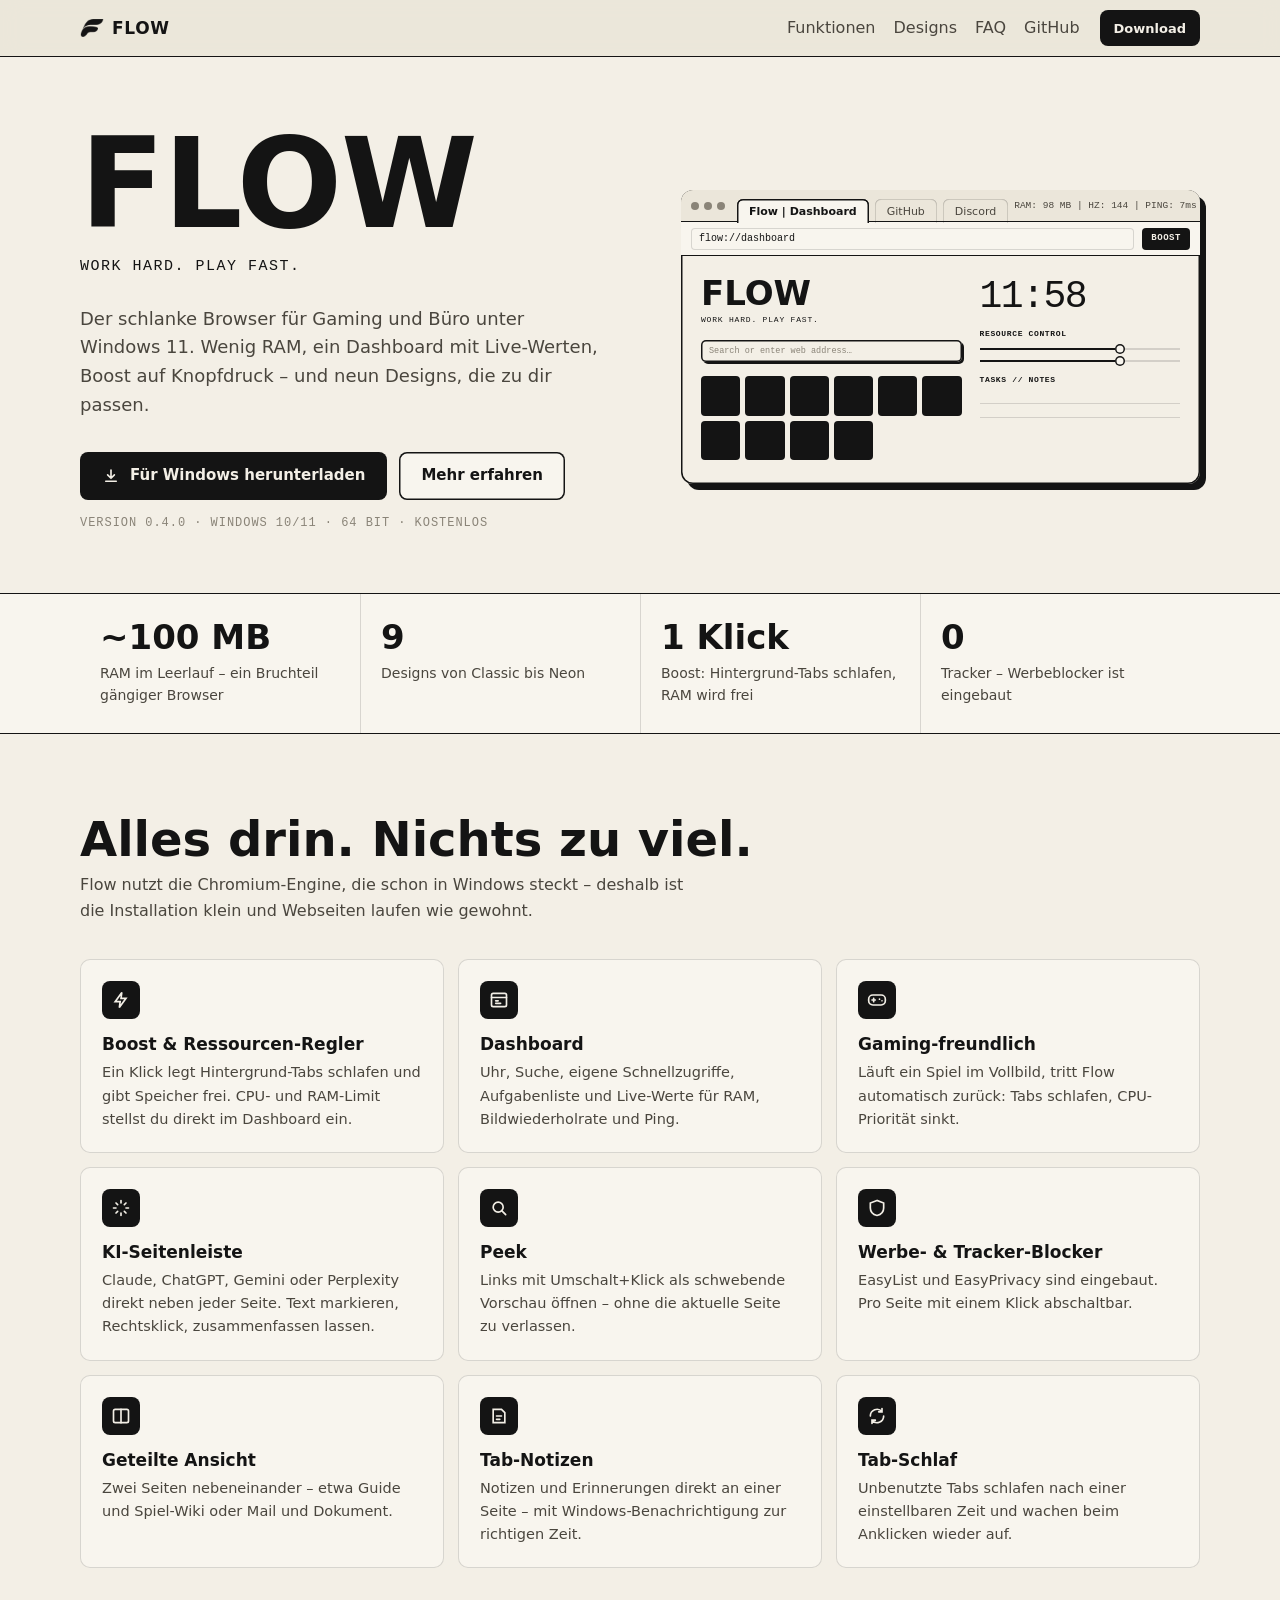
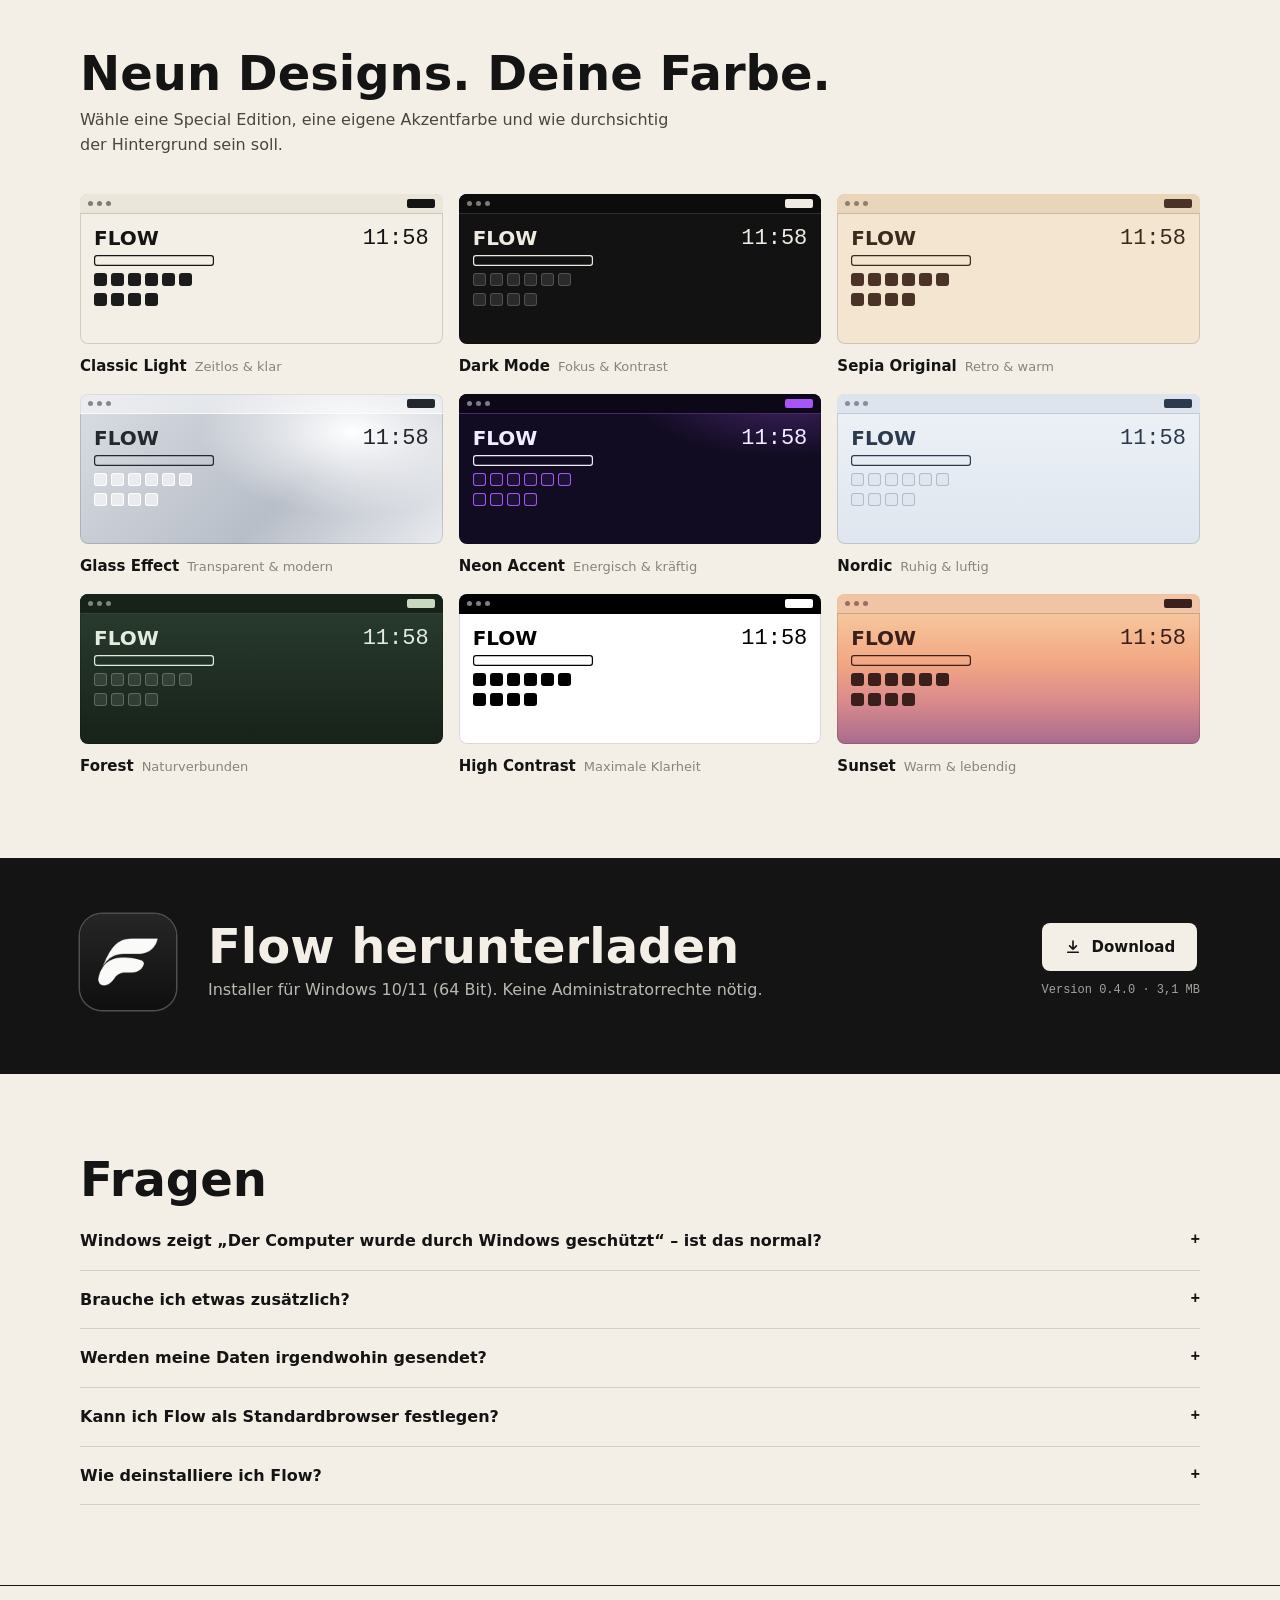
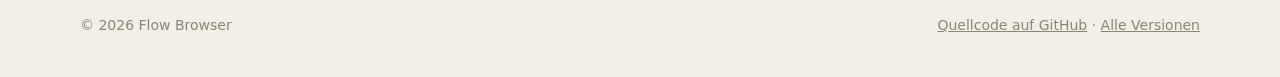
==== index.html @ 20a16c43 "Flow 0.4.0: Download-Webseite und Installer" ====
<!doctype html>
<html lang="de">
<head>
<meta charset="utf-8" />
<meta name="viewport" content="width=device-width, initial-scale=1" />
<title>Flow Browser</title>
<meta name="description" content="Flow – der schlanke Browser für Gaming und Büro unter Windows 11. Unter 100 MB RAM, Boost, Dashboard, 9 Designs, KI-Seitenleiste und Werbeblocker." />
<meta property="og:title" content="Flow Browser" />
<meta property="og:description" content="Work hard. Play fast. Der schlanke Browser für Windows 11." />
<meta property="og:image" content="assets/flow-app.png" />
<link rel="icon" href="assets/favicon.png" />
<style>
  :root {
    --paper: #f3efe6;
    --paper-2: #ebe6da;
    --card: #f8f5ee;
    --ink: #141414;
    --text-2: #4a463e;
    --text-3: #8a8478;
    --line: rgba(20, 20, 20, 0.14);
    --font: 'Segoe UI Variable Text', 'Segoe UI', Inter, system-ui, -apple-system, sans-serif;
    --display: 'Segoe UI Variable Display', 'Segoe UI', Inter, system-ui, -apple-system, sans-serif;
    --mono: 'Cascadia Mono', Consolas, 'SFMono-Regular', Menlo, monospace;
    color-scheme: light;
  }
  @media (prefers-color-scheme: dark) {
    :root:not([data-theme='light']) {
      --paper: #121212;
      --paper-2: #0c0c0c;
      --card: #1b1b1b;
      --ink: #efebe2;
      --text-2: #b9b4a8;
      --text-3: #7d786e;
      --line: rgba(239, 235, 226, 0.14);
      color-scheme: dark;
    }
    :root:not([data-theme='light']) .mark { filter: invert(1); }
  }
  :root[data-theme='dark'] {
    --paper: #121212; --paper-2: #0c0c0c; --card: #1b1b1b; --ink: #efebe2;
    --text-2: #b9b4a8; --text-3: #7d786e; --line: rgba(239, 235, 226, 0.14);
    color-scheme: dark;
  }
  :root[data-theme='dark'] .mark { filter: invert(1); }

  * { box-sizing: border-box; }
  html { scroll-behavior: smooth; }
  body {
    margin: 0;
    background: var(--paper);
    color: var(--ink);
    font: 16px/1.6 var(--font);
    -webkit-font-smoothing: antialiased;
  }
  a { color: inherit; }
  .wrap { width: min(1120px, 100% - 32px); margin: 0 auto; }
  .caps { font-family: var(--mono); font-size: 12px; letter-spacing: 0.08em; text-transform: uppercase; }

  /* Navigation */
  nav.top {
    position: sticky; top: 0; z-index: 10;
    background: color-mix(in srgb, var(--paper-2) 92%, transparent);
    backdrop-filter: blur(10px);
    border-bottom: 1px solid var(--ink);
  }
  nav.top .wrap { display: flex; align-items: center; gap: 20px; height: 56px; }
  .brand { display: flex; align-items: center; gap: 8px; text-decoration: none; font: 800 17px/1 var(--display); letter-spacing: 0.04em; }
  .brand img { width: 24px; height: 24px; }
  nav.top .links { display: flex; gap: 18px; margin-left: auto; }
  nav.top .links a { text-decoration: none; color: var(--text-2); }
  nav.top .links a:hover { color: var(--ink); text-decoration: underline; text-underline-offset: 4px; }
  .btn {
    display: inline-flex; align-items: center; gap: 10px;
    height: 48px; padding: 0 22px;
    border-radius: 8px; border: 0;
    background: var(--ink); color: var(--paper);
    font: 700 15px/1 var(--font); text-decoration: none; cursor: pointer;
    transition: transform 150ms ease, box-shadow 150ms ease;
  }
  .btn:hover { transform: translate(-2px, -2px); box-shadow: 4px 4px 0 var(--text-3); }
  .btn:active { transform: none; box-shadow: none; }
  .btn.ghost { background: var(--card); color: var(--ink); box-shadow: inset 0 0 0 1.5px var(--ink); }
  .btn.ghost:hover { box-shadow: inset 0 0 0 1.5px var(--ink), 4px 4px 0 var(--ink); }
  .btn.small { height: 36px; padding: 0 14px; font-size: 13px; }
  .btn svg { width: 18px; height: 18px; }
  @media (max-width: 720px) { nav.top .links { display: none; } nav.top .btn { margin-left: auto; } }

  /* Hero */
  .hero { padding: 72px 0 48px; }
  .hero .wrap { display: grid; grid-template-columns: 1.05fr 1fr; gap: 56px; align-items: center; }
  .hero h1 { margin: 0; font: 800 clamp(64px, 11vw, 124px)/0.9 var(--display); letter-spacing: -0.01em; }
  .hero .tag { margin: 14px 0 0; font-size: 15px; letter-spacing: 0.1em; }
  .hero p.lead { margin: 26px 0 0; max-width: 48ch; font-size: 18px; color: var(--text-2); }
  .hero .cta { display: flex; flex-wrap: wrap; gap: 12px; margin-top: 32px; }
  .hero .meta { margin-top: 14px; color: var(--text-3); font-size: 12px; }
  @media (max-width: 900px) { .hero .wrap { grid-template-columns: 1fr; } }

  /* Fenster-Mock */
  .window {
    border-radius: 12px; overflow: hidden;
    background: var(--paper);
    box-shadow: inset 0 0 0 1.5px var(--ink), 6px 6px 0 var(--ink);
    font-size: 11px;
  }
  .w-top { display: flex; align-items: flex-end; gap: 6px; height: 32px; padding: 0 10px; background: var(--paper-2); border-bottom: 1.5px solid var(--ink); }
  .w-top .dots { align-self: center; display: flex; gap: 5px; margin-right: 6px; }
  .w-top .dots i { width: 8px; height: 8px; border-radius: 50%; background: var(--text-3); }
  .w-tab { height: 24px; margin-bottom: -1.5px; padding: 4px 12px; border-radius: 6px 6px 0 0; box-shadow: inset 1px 0 0 var(--line), inset -1px 0 0 var(--line), inset 0 1px 0 var(--line); color: var(--text-2); white-space: nowrap; }
  .w-tab.on { background: var(--card); color: var(--ink); font-weight: 600; box-shadow: inset 1.5px 0 0 var(--ink), inset -1.5px 0 0 var(--ink), inset 0 1.5px 0 var(--ink); }
  .w-stat { margin-left: auto; align-self: center; font-family: var(--mono); font-size: 9.5px; color: var(--text-2); white-space: nowrap; }
  .w-bar { display: flex; align-items: center; gap: 8px; height: 34px; padding: 0 10px; background: var(--card); border-bottom: 1.5px solid var(--ink); }
  .w-url { flex: 1; height: 22px; display: flex; align-items: center; padding: 0 8px; border-radius: 4px; box-shadow: inset 0 0 0 1px var(--line); font-family: var(--mono); font-size: 10px; }
  .w-boost { height: 22px; padding: 0 9px; display: grid; place-items: center; border-radius: 4px; background: var(--ink); color: var(--paper); font: 700 9px/1 var(--mono); letter-spacing: 0.06em; }
  .w-body { display: grid; grid-template-columns: 1.3fr 1fr; gap: 18px; padding: 22px 20px 24px; }
  .w-body h4 { margin: 0; font: 800 34px/0.9 var(--display); }
  .w-body .t { margin: 5px 0 14px; font-family: var(--mono); font-size: 8px; letter-spacing: 0.1em; }
  .w-search { height: 22px; border-radius: 5px; box-shadow: inset 0 0 0 1.5px var(--ink), 2px 2px 0 var(--ink); margin-bottom: 14px; display: flex; align-items: center; padding: 0 8px; font-family: var(--mono); font-size: 8.5px; color: var(--text-3); }
  .w-tiles { display: grid; grid-template-columns: repeat(6, 1fr); gap: 5px; }
  .w-tiles span { aspect-ratio: 1; border-radius: 4px; background: var(--ink); }
  .w-clock { font: 400 38px/1 var(--mono); letter-spacing: -0.04em; }
  .w-side .lbl { margin: 14px 0 6px; font: 700 8px/1 var(--mono); letter-spacing: 0.08em; }
  .w-slider { position: relative; height: 2px; background: var(--line); margin: 10px 0; }
  .w-slider::before { content: ''; position: absolute; inset: 0 30% 0 0; background: var(--ink); }
  .w-slider::after { content: ''; position: absolute; left: 70%; top: -4px; width: 10px; height: 10px; margin-left: -5px; border-radius: 50%; background: var(--card); box-shadow: inset 0 0 0 1.5px var(--ink); }
  .w-task { height: 14px; border-bottom: 1px solid var(--line); }

  /* Kennzahlen */
  .stats { border-top: 1px solid var(--ink); border-bottom: 1px solid var(--ink); background: var(--card); }
  .stats .wrap { display: grid; grid-template-columns: repeat(4, 1fr); }
  .stat { padding: 26px 20px; border-left: 1px solid var(--line); }
  .stat:first-child { border-left: 0; }
  .stat b { display: block; font: 800 34px/1 var(--display); }
  .stat span { display: block; margin-top: 8px; color: var(--text-2); font-size: 14px; }
  @media (max-width: 720px) { .stats .wrap { grid-template-columns: 1fr 1fr; } .stat:nth-child(3) { border-left: 0; } .stat { border-top: 1px solid var(--line); } }

  section { padding: 80px 0 0; }
  h2 { margin: 0 0 8px; font: 800 clamp(32px, 5vw, 48px)/1.05 var(--display); }
  .sub { margin: 0 0 36px; color: var(--text-2); max-width: 60ch; }

  /* Funktionen */
  .grid { display: grid; grid-template-columns: repeat(3, 1fr); gap: 14px; }
  @media (max-width: 900px) { .grid { grid-template-columns: 1fr 1fr; } }
  @media (max-width: 600px) { .grid { grid-template-columns: 1fr; } }
  .card { padding: 22px; border-radius: 10px; background: var(--card); box-shadow: inset 0 0 0 1px var(--line); transition: box-shadow 150ms ease, transform 150ms ease; }
  .card:hover { transform: translate(-2px, -2px); box-shadow: inset 0 0 0 1.5px var(--ink), 4px 4px 0 var(--ink); }
  .card .ico { width: 38px; height: 38px; display: grid; place-items: center; border-radius: 8px; background: var(--ink); color: var(--paper); margin-bottom: 14px; }
  .card .ico svg { width: 20px; height: 20px; }
  .card h3 { margin: 0 0 6px; font: 700 17px/1.3 var(--display); }
  .card p { margin: 0; color: var(--text-2); font-size: 14.5px; }

  /* Designs */
  .designs { display: grid; grid-template-columns: repeat(3, 1fr); gap: 16px; }
  @media (max-width: 900px) { .designs { grid-template-columns: 1fr 1fr; } }
  @media (max-width: 560px) { .designs { grid-template-columns: 1fr; } }
  .ed figure { margin: 0; }
  .ed .pv { height: 150px; border-radius: 8px; overflow: hidden; display: flex; flex-direction: column; background: var(--bg); box-shadow: inset 0 0 0 1px rgba(0,0,0,.15); color: var(--fg); }
  .ed .pv .bar { height: 20px; display: flex; align-items: center; gap: 4px; padding: 0 8px; background: var(--chrome); border-bottom: 1px solid var(--edge); }
  .ed .pv .bar i { width: 5px; height: 5px; border-radius: 50%; background: var(--chrome-fg); opacity: .5; }
  .ed .pv .bar b { margin-left: auto; width: 28px; height: 9px; border-radius: 2px; background: var(--acc); }
  .ed .pv .in { flex: 1; display: flex; justify-content: space-between; padding: 14px; }
  .ed .pv .l { display: flex; flex-direction: column; gap: 7px; }
  .ed .pv .l strong { font: 800 20px/1 var(--display); }
  .ed .pv .s { width: 120px; height: 11px; border-radius: 3px; box-shadow: inset 0 0 0 1.2px var(--fg); }
  .ed .pv .tl { display: grid; grid-template-columns: repeat(6, 13px); gap: 4px; }
  .ed .pv .tl span { height: 13px; border-radius: 3px; background: var(--tile); box-shadow: inset 0 0 0 1px var(--tedge, transparent); }
  .ed .pv .c { font: 400 22px/1 var(--mono); }
  .ed figcaption { margin-top: 10px; display: flex; gap: 8px; align-items: baseline; }
  .ed figcaption b { font-size: 15px; }
  .ed figcaption span { color: var(--text-3); font-size: 13px; }

  /* Download */
  .dl { margin-top: 80px; padding: 56px 0 64px; background: var(--ink); color: var(--paper); }
  .dl .wrap { display: grid; grid-template-columns: auto 1fr auto; gap: 32px; align-items: center; }
  .dl img { width: 96px; height: 96px; border-radius: 22px; box-shadow: 0 0 0 1.5px rgba(255,255,255,.25); }
  .dl h2 { color: var(--paper); margin: 0; }
  .dl p { margin: 6px 0 0; opacity: .75; }
  .dl .btn { background: var(--paper); color: var(--ink); }
  .dl .btn:hover { box-shadow: 4px 4px 0 rgba(255,255,255,.35); }
  .dl .ver { display: block; margin-top: 10px; font-family: var(--mono); font-size: 12px; opacity: .65; text-align: right; }
  @media (max-width: 760px) { .dl .wrap { grid-template-columns: 1fr; text-align: left; } .dl .ver { text-align: left; } }

  /* FAQ */
  details { border-bottom: 1px solid var(--line); padding: 16px 0; }
  details summary { cursor: pointer; font-weight: 600; list-style: none; display: flex; justify-content: space-between; gap: 16px; }
  details summary::after { content: '+'; font-family: var(--mono); }
  details[open] summary::after { content: '–'; }
  details p { margin: 10px 0 0; color: var(--text-2); }
  code { font-family: var(--mono); font-size: .92em; padding: 1px 5px; border-radius: 4px; box-shadow: inset 0 0 0 1px var(--line); }

  footer { margin-top: 80px; padding: 28px 0 40px; border-top: 1px solid var(--ink); color: var(--text-3); font-size: 14px; }
  footer .wrap { display: flex; flex-wrap: wrap; gap: 16px; justify-content: space-between; }
</style>
</head>
<body>
  <nav class="top">
    <div class="wrap">
      <a class="brand" href="#"><img class="mark" src="assets/flow-mark.png" alt="" />FLOW</a>
      <div class="links">
        <a href="#funktionen">Funktionen</a>
        <a href="#designs">Designs</a>
        <a href="#faq">FAQ</a>
        <a class="repo-link" href="#">GitHub</a>
      </div>
      <a class="btn small dl-link" href="#download">Download</a>
    </div>
  </nav>

  <header class="hero">
    <div class="wrap">
      <div>
        <h1>FLOW</h1>
        <p class="tag caps">Work hard. Play fast.</p>
        <p class="lead">
          Der schlanke Browser für Gaming und Büro unter Windows&nbsp;11. Wenig RAM,
          ein Dashboard mit Live-Werten, Boost auf Knopfdruck – und neun Designs, die zu dir passen.
        </p>
        <div class="cta">
          <a class="btn dl-link" href="#download">
            <svg viewBox="0 0 24 24" fill="none" stroke="currentColor" stroke-width="2.2" stroke-linecap="round" stroke-linejoin="round"><path d="M12 4v11m0 0-4.5-4.5M12 15l4.5-4.5M5 19h14"/></svg>
            Für Windows herunterladen
          </a>
          <a class="btn ghost" href="#funktionen">Mehr erfahren</a>
        </div>
        <p class="meta caps"><span class="ver-text">Windows 10/11 · 64 Bit</span> · kostenlos</p>
      </div>

      <div class="window" aria-hidden="true">
        <div class="w-top">
          <span class="dots"><i></i><i></i><i></i></span>
          <span class="w-tab on">Flow | Dashboard</span><span class="w-tab">GitHub</span><span class="w-tab">Discord</span>
          <span class="w-stat">RAM: 98 MB | HZ: 144 | PING: 7ms</span>
        </div>
        <div class="w-bar"><span class="w-url">flow://dashboard</span><span class="w-boost">BOOST</span></div>
        <div class="w-body">
          <div>
            <h4>FLOW</h4>
            <div class="t">WORK HARD. PLAY FAST.</div>
            <div class="w-search">Search or enter web address…</div>
            <div class="w-tiles"><span></span><span></span><span></span><span></span><span></span><span></span><span></span><span></span><span></span><span></span></div>
          </div>
          <div class="w-side">
            <div class="w-clock">11:58</div>
            <div class="lbl">RESOURCE CONTROL</div>
            <div class="w-slider"></div>
            <div class="w-slider"></div>
            <div class="lbl">TASKS // NOTES</div>
            <div class="w-task"></div><div class="w-task"></div>
          </div>
        </div>
      </div>
    </div>
  </header>

  <div class="stats">
    <div class="wrap">
      <div class="stat"><b>~100 MB</b><span>RAM im Leerlauf – ein Bruchteil gängiger Browser</span></div>
      <div class="stat"><b>9</b><span>Designs von Classic bis Neon</span></div>
      <div class="stat"><b>1 Klick</b><span>Boost: Hintergrund-Tabs schlafen, RAM wird frei</span></div>
      <div class="stat"><b>0</b><span>Tracker – Werbeblocker ist eingebaut</span></div>
    </div>
  </div>

  <section id="funktionen">
    <div class="wrap">
      <h2>Alles drin. Nichts zu viel.</h2>
      <p class="sub">Flow nutzt die Chromium-Engine, die schon in Windows steckt – deshalb ist die Installation klein und Webseiten laufen wie gewohnt.</p>
      <div class="grid">
        <div class="card"><div class="ico"><svg viewBox="0 0 24 24" fill="none" stroke="currentColor" stroke-width="2" stroke-linecap="round"><path d="M13 3 5 14h6l-1 7 8-11h-6z"/></svg></div><h3>Boost & Ressourcen-Regler</h3><p>Ein Klick legt Hintergrund-Tabs schlafen und gibt Speicher frei. CPU- und RAM-Limit stellst du direkt im Dashboard ein.</p></div>
        <div class="card"><div class="ico"><svg viewBox="0 0 24 24" fill="none" stroke="currentColor" stroke-width="2" stroke-linecap="round"><rect x="3" y="4" width="18" height="16" rx="2"/><path d="M3 9h18M8 13h3M8 16h6"/></svg></div><h3>Dashboard</h3><p>Uhr, Suche, eigene Schnellzugriffe, Aufgabenliste und Live-Werte für RAM, Bildwiederholrate und Ping.</p></div>
        <div class="card"><div class="ico"><svg viewBox="0 0 24 24" fill="none" stroke="currentColor" stroke-width="2" stroke-linecap="round"><path d="M6 12h4m-2-2v4M15 11h.01M18 13h.01"/><rect x="2" y="6" width="20" height="12" rx="5"/></svg></div><h3>Gaming-freundlich</h3><p>Läuft ein Spiel im Vollbild, tritt Flow automatisch zurück: Tabs schlafen, CPU-Priorität sinkt.</p></div>
        <div class="card"><div class="ico"><svg viewBox="0 0 24 24" fill="none" stroke="currentColor" stroke-width="2" stroke-linecap="round"><path d="M12 3v3m0 12v3M3 12h3m12 0h3M6 6l2 2m8 8 2 2M6 18l2-2m8-8 2-2"/></svg></div><h3>KI-Seitenleiste</h3><p>Claude, ChatGPT, Gemini oder Perplexity direkt neben jeder Seite. Text markieren, Rechtsklick, zusammenfassen lassen.</p></div>
        <div class="card"><div class="ico"><svg viewBox="0 0 24 24" fill="none" stroke="currentColor" stroke-width="2" stroke-linecap="round"><circle cx="11" cy="11" r="6"/><path d="m20 20-4.5-4.5"/></svg></div><h3>Peek</h3><p>Links mit Umschalt+Klick als schwebende Vorschau öffnen – ohne die aktuelle Seite zu verlassen.</p></div>
        <div class="card"><div class="ico"><svg viewBox="0 0 24 24" fill="none" stroke="currentColor" stroke-width="2" stroke-linecap="round"><path d="M12 3 4 6v6c0 5 3.5 8 8 9 4.5-1 8-4 8-9V6z"/></svg></div><h3>Werbe- & Tracker-Blocker</h3><p>EasyList und EasyPrivacy sind eingebaut. Pro Seite mit einem Klick abschaltbar.</p></div>
        <div class="card"><div class="ico"><svg viewBox="0 0 24 24" fill="none" stroke="currentColor" stroke-width="2" stroke-linecap="round"><rect x="3" y="4" width="18" height="16" rx="2"/><path d="M12 4v16"/></svg></div><h3>Geteilte Ansicht</h3><p>Zwei Seiten nebeneinander – etwa Guide und Spiel-Wiki oder Mail und Dokument.</p></div>
        <div class="card"><div class="ico"><svg viewBox="0 0 24 24" fill="none" stroke="currentColor" stroke-width="2" stroke-linecap="round"><path d="M5 4h10l4 4v12H5z"/><path d="M9 12h6M9 16h4"/></svg></div><h3>Tab-Notizen</h3><p>Notizen und Erinnerungen direkt an einer Seite – mit Windows-Benachrichtigung zur richtigen Zeit.</p></div>
        <div class="card"><div class="ico"><svg viewBox="0 0 24 24" fill="none" stroke="currentColor" stroke-width="2" stroke-linecap="round"><path d="M4 12a8 8 0 0 1 14-5.3M20 12a8 8 0 0 1-14 5.3M18 3v4h-4M6 21v-4h4"/></svg></div><h3>Tab-Schlaf</h3><p>Unbenutzte Tabs schlafen nach einer einstellbaren Zeit und wachen beim Anklicken wieder auf.</p></div>
      </div>
    </div>
  </section>

  <section id="designs">
    <div class="wrap">
      <h2>Neun Designs. Deine Farbe.</h2>
      <p class="sub">Wähle eine Special Edition, eine eigene Akzentfarbe und wie durchsichtig der Hintergrund sein soll.</p>
      <div class="designs" id="design-grid"></div>
    </div>
  </section>

  <div class="dl" id="download">
    <div class="wrap">
      <img src="assets/flow-app.png" alt="" />
      <div>
        <h2>Flow herunterladen</h2>
        <p>Installer für Windows 10/11 (64 Bit). Keine Administratorrechte nötig.</p>
      </div>
      <div>
        <a class="btn dl-link" id="dl-main" href="#">
          <svg viewBox="0 0 24 24" fill="none" stroke="currentColor" stroke-width="2.2" stroke-linecap="round" stroke-linejoin="round"><path d="M12 4v11m0 0-4.5-4.5M12 15l4.5-4.5M5 19h14"/></svg>
          Download
        </a>
        <span class="ver" id="dl-ver">neueste Version</span>
      </div>
    </div>
  </div>

  <section id="faq">
    <div class="wrap">
      <h2>Fragen</h2>
      <details><summary>Windows zeigt „Der Computer wurde durch Windows geschützt“ – ist das normal?</summary><p>Ja. Flow ist (noch) nicht mit einem kostenpflichtigen Zertifikat signiert, deshalb warnt SmartScreen bei neuen Programmen. Klicke auf <b>Weitere Informationen</b> und dann <b>Trotzdem ausführen</b>.</p></details>
      <details><summary>Brauche ich etwas zusätzlich?</summary><p>Nein. Flow nutzt die WebView2-Runtime, die in Windows 11 enthalten ist. Unter Windows 10 installiert der Installer sie bei Bedarf automatisch.</p></details>
      <details><summary>Werden meine Daten irgendwohin gesendet?</summary><p>Nein. Verlauf, Lesezeichen, Notizen und Einstellungen bleiben auf deinem PC. Netzwerkzugriffe gibt es nur zu den Seiten, die du besuchst, zu den Filterlisten des Werbeblockers, zum Ping-Ziel (abschaltbar) und zur KI, die du selbst auswählst.</p></details>
      <details><summary>Kann ich Flow als Standardbrowser festlegen?</summary><p>Ja, unter Einstellungen › System. Links aus anderen Apps öffnen sich dann in Flow.</p></details>
      <details><summary>Wie deinstalliere ich Flow?</summary><p>Über Windows-Einstellungen › Apps › Installierte Apps › Flow › Deinstallieren.</p></details>
    </div>
  </section>

  <footer>
    <div class="wrap">
      <span>© <span id="year"></span> Flow Browser</span>
      <span><a class="repo-link" href="#">Quellcode auf GitHub</a> · <a class="rel-link" href="#">Alle Versionen</a></span>
    </div>
  </footer>

<script>
  // ---- Einstellung: GitHub-Repository (für die Links „GitHub“ / „Alle Versionen“) ----
  const REPO = 'MrZock/flow-browser';
  // -------------------------------------------------------------------------------------

  const repoUrl = `https://github.com/${REPO}`;
  document.querySelectorAll('.repo-link').forEach((a) => (a.href = repoUrl));
  document.querySelectorAll('.rel-link').forEach((a) => (a.href = `${repoUrl}/tree/main/download`));
  document.getElementById('year').textContent = new Date().getFullYear();

  // Download: der Installer liegt auf dieser Seite unter download/ (latest.json
  // nennt Datei, Version und Größe; erzeugt von scripts/publish_site.py).
  const main = document.getElementById('dl-main');
  main.href = 'download/Flow-Setup.exe';
  fetch('download/latest.json', { cache: 'no-store' })
    .then((r) => (r.ok ? r.json() : Promise.reject(r.status)))
    .then((d) => {
      main.href = `download/${d.file}`;
      main.setAttribute('download', d.file);
      const mb = (d.size / 1048576).toFixed(1).replace('.', ',');
      document.getElementById('dl-ver').textContent = `Version ${d.version} · ${mb} MB`;
      document.querySelector('.ver-text').textContent = `Version ${d.version} · Windows 10/11 · 64 Bit`;
    })
    .catch(() => {});

  // Design-Galerie (Farben wie in Flow, scripts/gen_tokens.py)
  const EDITIONS = [
    ['Classic Light', 'Zeitlos & klar', { bg: '#f3efe6', chrome: '#ebe6da', fg: '#141414', chromeFg: '#141414', tile: '#1b1b1b', acc: '#141414', edge: 'rgba(20,20,20,.15)' }],
    ['Dark Mode', 'Fokus & Kontrast', { bg: '#121212', chrome: '#0c0c0c', fg: '#efebe2', chromeFg: '#efebe2', tile: '#2a2a2a', acc: '#efebe2', edge: 'rgba(239,235,226,.15)', tedge: 'rgba(239,235,226,.2)' }],
    ['Sepia Original', 'Retro & warm', { bg: '#f3e5d0', chrome: '#e9d6ba', fg: '#3b2a1e', chromeFg: '#3b2a1e', tile: '#4a3326', acc: '#4a3326', edge: 'rgba(59,42,30,.18)' }],
    ['Glass Effect', 'Transparent & modern', { bg: 'radial-gradient(60% 80% at 75% 25%, #fff, transparent 70%), linear-gradient(135deg, #d9dde3, #b8bec8 60%, #e8eaee)', chrome: 'rgba(255,255,255,.5)', fg: '#23272e', chromeFg: '#23272e', tile: 'rgba(255,255,255,.6)', acc: '#23272e', edge: 'rgba(255,255,255,.7)', tedge: 'rgba(255,255,255,.9)' }],
    ['Neon Accent', 'Energisch & kräftig', { bg: 'radial-gradient(60% 60% at 90% 0%, rgba(168,85,247,.3), transparent 70%), #120c22', chrome: '#0c0818', fg: '#f1ecff', chromeFg: '#f1ecff', tile: '#1c1236', acc: '#a855f7', edge: 'rgba(168,85,247,.4)', tedge: '#a855f7' }],
    ['Nordic', 'Ruhig & luftig', { bg: 'linear-gradient(180deg, #eef2f7, #dfe6ef)', chrome: '#dde4ee', fg: '#2c3a4d', chromeFg: '#2c3a4d', tile: '#dfe6ef', acc: '#2c3a4d', edge: 'rgba(44,58,77,.15)', tedge: 'rgba(44,58,77,.25)' }],
    ['Forest', 'Naturverbunden', { bg: 'linear-gradient(180deg, #2a3d30, #172219)', chrome: '#172219', fg: '#e4ecdf', chromeFg: '#e4ecdf', tile: 'rgba(228,236,223,.1)', acc: '#c9d8c0', edge: 'rgba(228,236,223,.15)', tedge: 'rgba(228,236,223,.25)' }],
    ['High Contrast', 'Maximale Klarheit', { bg: '#ffffff', chrome: '#000000', fg: '#000000', chromeFg: '#ffffff', tile: '#000000', acc: '#ffffff', edge: '#000000' }],
    ['Sunset', 'Warm & lebendig', { bg: 'linear-gradient(180deg, #f8d3a8, #f2a883 45%, #d98a8c 72%, #a86b8e)', chrome: 'rgba(241,196,166,.9)', fg: '#3a1f1d', chromeFg: '#3a1f1d', tile: '#3a1f1d', acc: '#3a1f1d', edge: 'rgba(58,31,29,.2)' }],
  ];
  const grid = document.getElementById('design-grid');
  for (const [name, blurb, c] of EDITIONS) {
    const el = document.createElement('div');
    el.className = 'ed';
    el.style.cssText = `--bg:${c.bg};--chrome:${c.chrome};--fg:${c.fg};--chrome-fg:${c.chromeFg};--tile:${c.tile};--acc:${c.acc};--edge:${c.edge};--tedge:${c.tedge || 'transparent'}`;
    el.innerHTML = `<figure><div class="pv" aria-hidden="true"><div class="bar"><i></i><i></i><i></i><b></b></div>
      <div class="in"><div class="l"><strong>FLOW</strong><span class="s"></span><span class="tl">${'<span></span>'.repeat(6)}</span><span class="tl">${'<span></span>'.repeat(4)}</span></div><span class="c">11:58</span></div></div>
      <figcaption><b></b><span></span></figcaption></figure>`;
    el.querySelector('figcaption b').textContent = name;
    el.querySelector('figcaption span').textContent = blurb;
    grid.appendChild(el);
  }
</script>
</body>
</html>
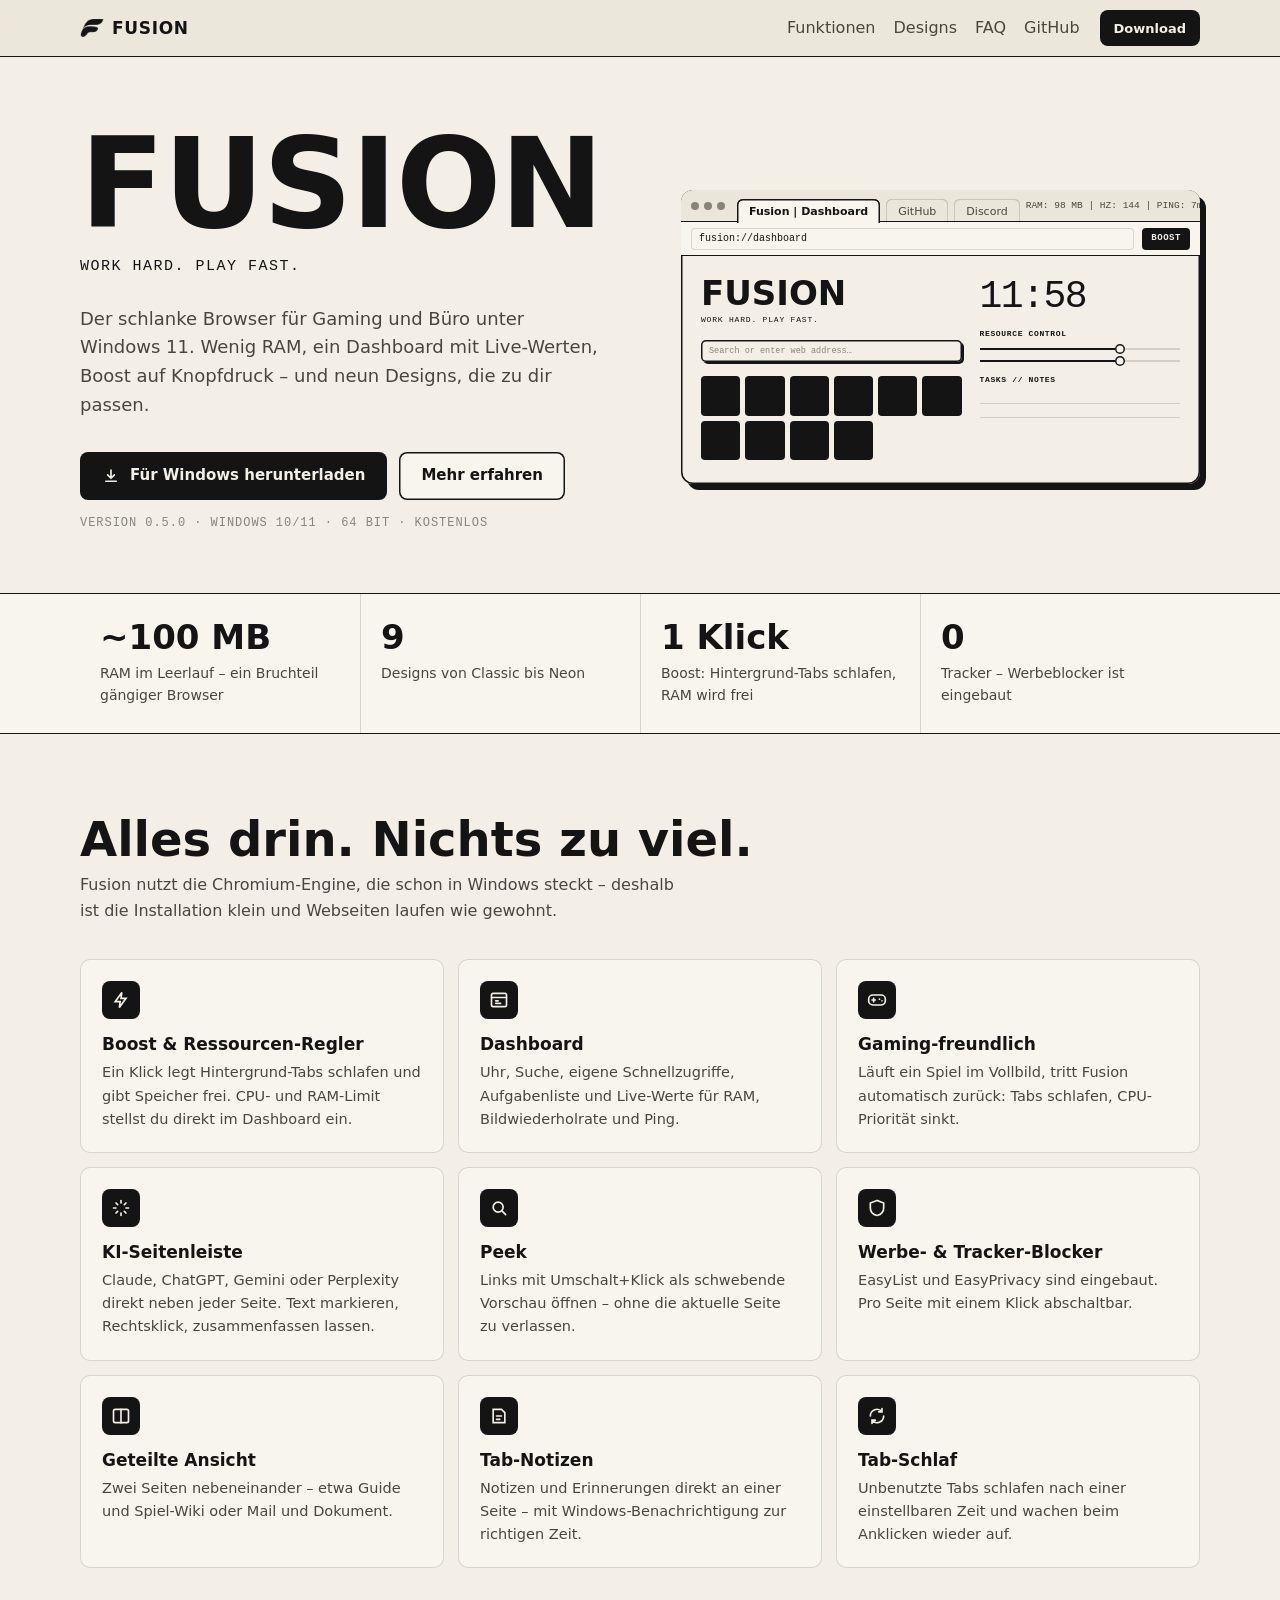
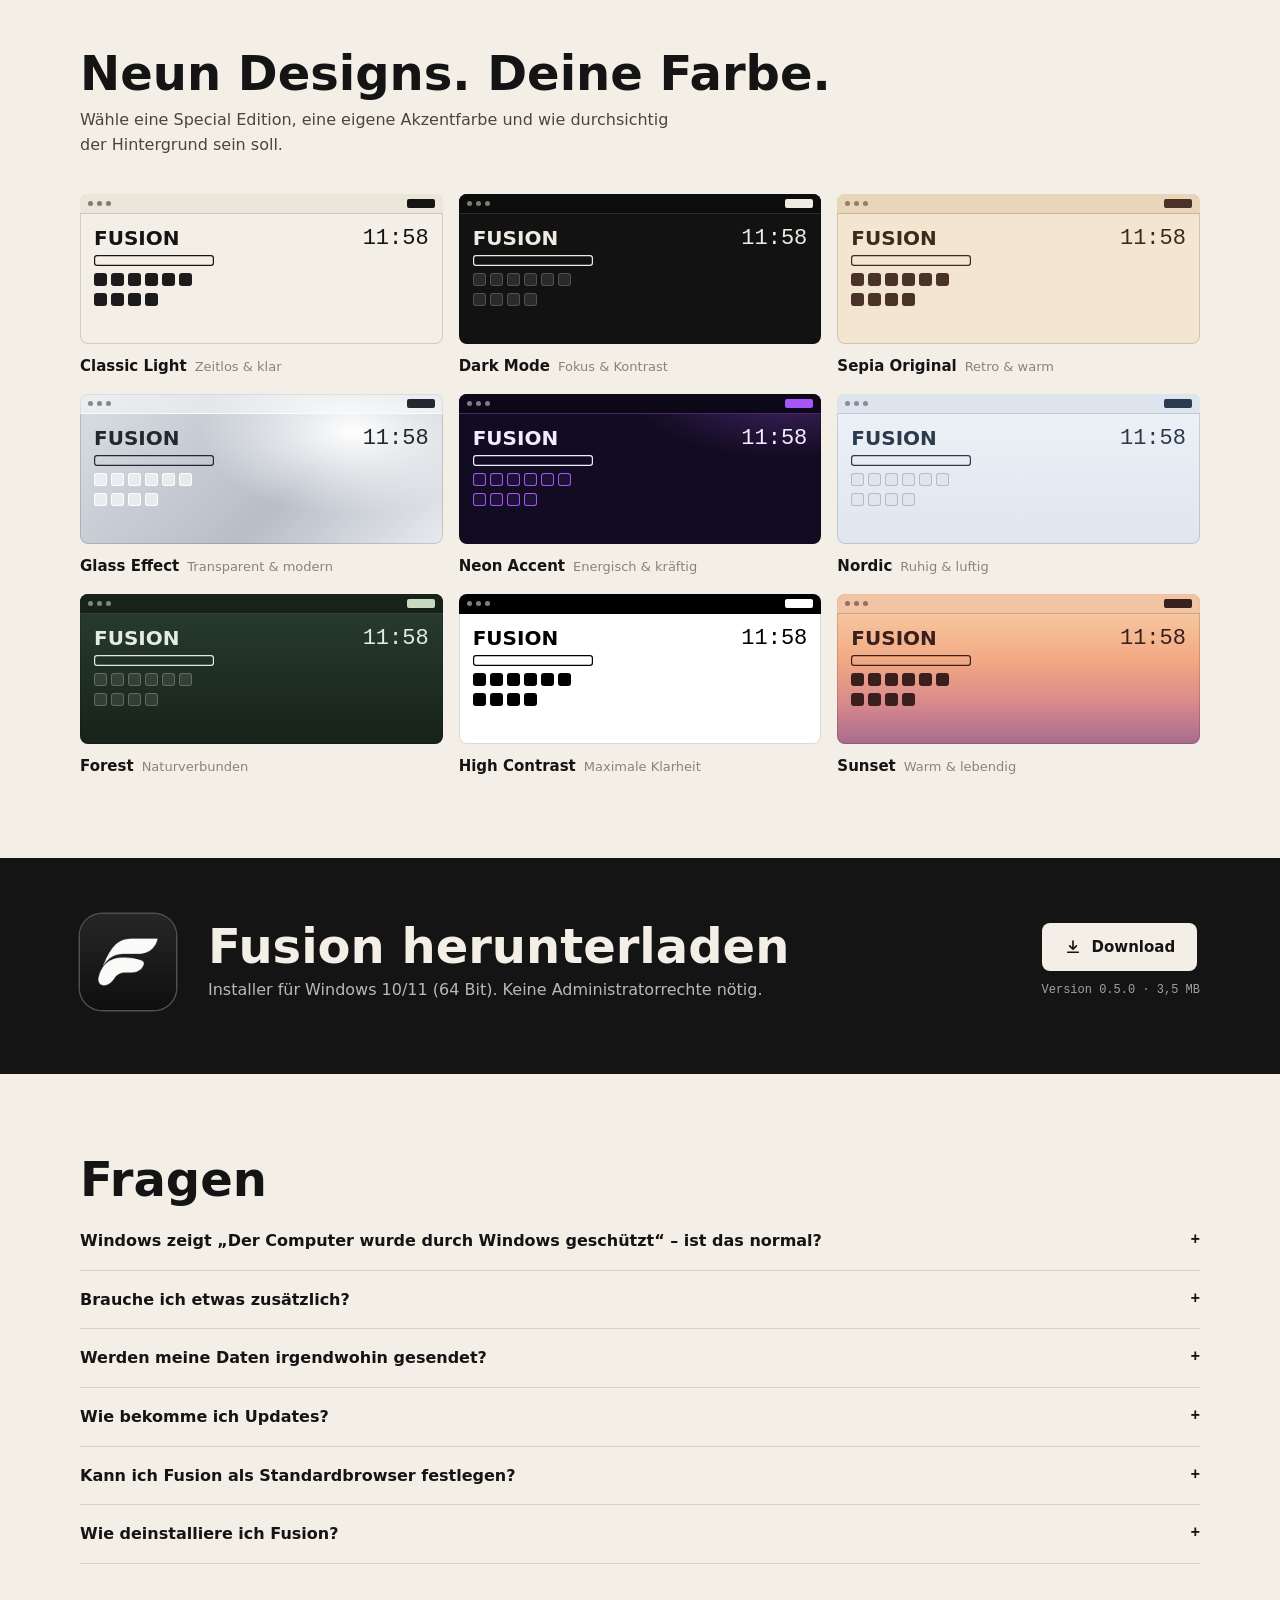
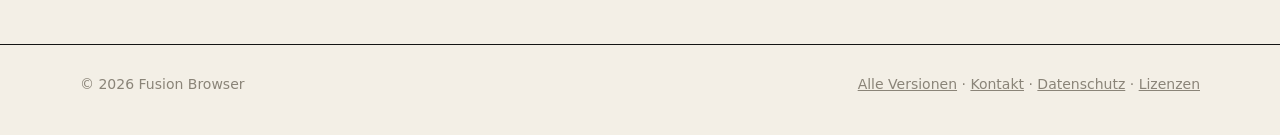
==== commit 2f81d72d: "Fusion Browser 0.5.0: neuer Name, automatische Updates, Kontakt/Datenschutz/Lizenzen" ====
--- a/index.html
+++ b/index.html
@@ -3,9 +3,9 @@
 <head>
 <meta charset="utf-8" />
 <meta name="viewport" content="width=device-width, initial-scale=1" />
-<title>Flow Browser</title>
-<meta name="description" content="Flow – der schlanke Browser für Gaming und Büro unter Windows 11. Unter 100 MB RAM, Boost, Dashboard, 9 Designs, KI-Seitenleiste und Werbeblocker." />
-<meta property="og:title" content="Flow Browser" />
+<title>Fusion Browser</title>
+<meta name="description" content="Fusion – der schlanke Browser für Gaming und Büro unter Windows 11. Unter 100 MB RAM, Boost, Dashboard, 9 Designs, KI-Seitenleiste und Werbeblocker." />
+<meta property="og:title" content="Fusion Browser" />
 <meta property="og:description" content="Work hard. Play fast. Der schlanke Browser für Windows 11." />
 <meta property="og:image" content="assets/flow-app.png" />
 <link rel="icon" href="assets/favicon.png" />
@@ -194,7 +194,7 @@
 <body>
   <nav class="top">
     <div class="wrap">
-      <a class="brand" href="#"><img class="mark" src="assets/flow-mark.png" alt="" />FLOW</a>
+      <a class="brand" href="#"><img class="mark" src="assets/flow-mark.png" alt="" />FUSION</a>
       <div class="links">
         <a href="#funktionen">Funktionen</a>
         <a href="#designs">Designs</a>
@@ -208,7 +208,7 @@
   <header class="hero">
     <div class="wrap">
       <div>
-        <h1>FLOW</h1>
+        <h1>FUSION</h1>
         <p class="tag caps">Work hard. Play fast.</p>
         <p class="lead">
           Der schlanke Browser für Gaming und Büro unter Windows&nbsp;11. Wenig RAM,
@@ -227,13 +227,13 @@
       <div class="window" aria-hidden="true">
         <div class="w-top">
           <span class="dots"><i></i><i></i><i></i></span>
-          <span class="w-tab on">Flow | Dashboard</span><span class="w-tab">GitHub</span><span class="w-tab">Discord</span>
+          <span class="w-tab on">Fusion | Dashboard</span><span class="w-tab">GitHub</span><span class="w-tab">Discord</span>
           <span class="w-stat">RAM: 98 MB | HZ: 144 | PING: 7ms</span>
         </div>
-        <div class="w-bar"><span class="w-url">flow://dashboard</span><span class="w-boost">BOOST</span></div>
+        <div class="w-bar"><span class="w-url">fusion://dashboard</span><span class="w-boost">BOOST</span></div>
         <div class="w-body">
           <div>
-            <h4>FLOW</h4>
+            <h4>FUSION</h4>
             <div class="t">WORK HARD. PLAY FAST.</div>
             <div class="w-search">Search or enter web address…</div>
             <div class="w-tiles"><span></span><span></span><span></span><span></span><span></span><span></span><span></span><span></span><span></span><span></span></div>
@@ -263,11 +263,11 @@
   <section id="funktionen">
     <div class="wrap">
       <h2>Alles drin. Nichts zu viel.</h2>
-      <p class="sub">Flow nutzt die Chromium-Engine, die schon in Windows steckt – deshalb ist die Installation klein und Webseiten laufen wie gewohnt.</p>
+      <p class="sub">Fusion nutzt die Chromium-Engine, die schon in Windows steckt – deshalb ist die Installation klein und Webseiten laufen wie gewohnt.</p>
       <div class="grid">
         <div class="card"><div class="ico"><svg viewBox="0 0 24 24" fill="none" stroke="currentColor" stroke-width="2" stroke-linecap="round"><path d="M13 3 5 14h6l-1 7 8-11h-6z"/></svg></div><h3>Boost & Ressourcen-Regler</h3><p>Ein Klick legt Hintergrund-Tabs schlafen und gibt Speicher frei. CPU- und RAM-Limit stellst du direkt im Dashboard ein.</p></div>
         <div class="card"><div class="ico"><svg viewBox="0 0 24 24" fill="none" stroke="currentColor" stroke-width="2" stroke-linecap="round"><rect x="3" y="4" width="18" height="16" rx="2"/><path d="M3 9h18M8 13h3M8 16h6"/></svg></div><h3>Dashboard</h3><p>Uhr, Suche, eigene Schnellzugriffe, Aufgabenliste und Live-Werte für RAM, Bildwiederholrate und Ping.</p></div>
-        <div class="card"><div class="ico"><svg viewBox="0 0 24 24" fill="none" stroke="currentColor" stroke-width="2" stroke-linecap="round"><path d="M6 12h4m-2-2v4M15 11h.01M18 13h.01"/><rect x="2" y="6" width="20" height="12" rx="5"/></svg></div><h3>Gaming-freundlich</h3><p>Läuft ein Spiel im Vollbild, tritt Flow automatisch zurück: Tabs schlafen, CPU-Priorität sinkt.</p></div>
+        <div class="card"><div class="ico"><svg viewBox="0 0 24 24" fill="none" stroke="currentColor" stroke-width="2" stroke-linecap="round"><path d="M6 12h4m-2-2v4M15 11h.01M18 13h.01"/><rect x="2" y="6" width="20" height="12" rx="5"/></svg></div><h3>Gaming-freundlich</h3><p>Läuft ein Spiel im Vollbild, tritt Fusion automatisch zurück: Tabs schlafen, CPU-Priorität sinkt.</p></div>
         <div class="card"><div class="ico"><svg viewBox="0 0 24 24" fill="none" stroke="currentColor" stroke-width="2" stroke-linecap="round"><path d="M12 3v3m0 12v3M3 12h3m12 0h3M6 6l2 2m8 8 2 2M6 18l2-2m8-8 2-2"/></svg></div><h3>KI-Seitenleiste</h3><p>Claude, ChatGPT, Gemini oder Perplexity direkt neben jeder Seite. Text markieren, Rechtsklick, zusammenfassen lassen.</p></div>
         <div class="card"><div class="ico"><svg viewBox="0 0 24 24" fill="none" stroke="currentColor" stroke-width="2" stroke-linecap="round"><circle cx="11" cy="11" r="6"/><path d="m20 20-4.5-4.5"/></svg></div><h3>Peek</h3><p>Links mit Umschalt+Klick als schwebende Vorschau öffnen – ohne die aktuelle Seite zu verlassen.</p></div>
         <div class="card"><div class="ico"><svg viewBox="0 0 24 24" fill="none" stroke="currentColor" stroke-width="2" stroke-linecap="round"><path d="M12 3 4 6v6c0 5 3.5 8 8 9 4.5-1 8-4 8-9V6z"/></svg></div><h3>Werbe- & Tracker-Blocker</h3><p>EasyList und EasyPrivacy sind eingebaut. Pro Seite mit einem Klick abschaltbar.</p></div>
@@ -290,7 +290,7 @@
     <div class="wrap">
       <img src="assets/flow-app.png" alt="" />
       <div>
-        <h2>Flow herunterladen</h2>
+        <h2>Fusion herunterladen</h2>
         <p>Installer für Windows 10/11 (64 Bit). Keine Administratorrechte nötig.</p>
       </div>
       <div>
@@ -306,24 +306,25 @@
   <section id="faq">
     <div class="wrap">
       <h2>Fragen</h2>
-      <details><summary>Windows zeigt „Der Computer wurde durch Windows geschützt“ – ist das normal?</summary><p>Ja. Flow ist (noch) nicht mit einem kostenpflichtigen Zertifikat signiert, deshalb warnt SmartScreen bei neuen Programmen. Klicke auf <b>Weitere Informationen</b> und dann <b>Trotzdem ausführen</b>.</p></details>
-      <details><summary>Brauche ich etwas zusätzlich?</summary><p>Nein. Flow nutzt die WebView2-Runtime, die in Windows 11 enthalten ist. Unter Windows 10 installiert der Installer sie bei Bedarf automatisch.</p></details>
-      <details><summary>Werden meine Daten irgendwohin gesendet?</summary><p>Nein. Verlauf, Lesezeichen, Notizen und Einstellungen bleiben auf deinem PC. Netzwerkzugriffe gibt es nur zu den Seiten, die du besuchst, zu den Filterlisten des Werbeblockers, zum Ping-Ziel (abschaltbar) und zur KI, die du selbst auswählst.</p></details>
-      <details><summary>Kann ich Flow als Standardbrowser festlegen?</summary><p>Ja, unter Einstellungen › System. Links aus anderen Apps öffnen sich dann in Flow.</p></details>
-      <details><summary>Wie deinstalliere ich Flow?</summary><p>Über Windows-Einstellungen › Apps › Installierte Apps › Flow › Deinstallieren.</p></details>
+      <details><summary>Windows zeigt „Der Computer wurde durch Windows geschützt“ – ist das normal?</summary><p>Ja. Fusion ist (noch) nicht mit einem kostenpflichtigen Zertifikat signiert, deshalb warnt SmartScreen bei neuen Programmen. Klicke auf <b>Weitere Informationen</b> und dann <b>Trotzdem ausführen</b>.</p></details>
+      <details><summary>Brauche ich etwas zusätzlich?</summary><p>Nein. Fusion nutzt die WebView2-Runtime, die in Windows 11 enthalten ist. Unter Windows 10 installiert der Installer sie bei Bedarf automatisch.</p></details>
+      <details><summary>Werden meine Daten irgendwohin gesendet?</summary><p>Nein. Verlauf, Lesezeichen, Notizen, Passwörter und Einstellungen bleiben auf deinem PC. Netzwerkzugriffe gibt es nur zu den Seiten, die du besuchst, zur Update-Prüfung, zu den Filterlisten des Werbeblockers, zum Ping-Ziel (abschaltbar) und zur KI, die du selbst auswählst. Details in der <a href="datenschutz.html">Datenschutzerklärung</a>.</p></details>
+      <details><summary>Wie bekomme ich Updates?</summary><p>Fusion prüft beim Start, ob es eine neue Version gibt, und zeigt sie auf dem Dashboard an. Ein Klick auf „Jetzt aktualisieren“ genügt – Updates sind digital signiert. Wer noch Version 0.4.0 oder älter hat, installiert einmalig die aktuelle Version von dieser Seite.</p></details>
+      <details><summary>Kann ich Fusion als Standardbrowser festlegen?</summary><p>Ja, unter Einstellungen › System. Links aus anderen Apps öffnen sich dann in Fusion.</p></details>
+      <details><summary>Wie deinstalliere ich Fusion?</summary><p>Über Windows-Einstellungen › Apps › Installierte Apps › Fusion › Deinstallieren.</p></details>
     </div>
   </section>
 
   <footer>
     <div class="wrap">
-      <span>© <span id="year"></span> Flow Browser</span>
-      <span><a class="repo-link" href="#">Quellcode auf GitHub</a> · <a class="rel-link" href="#">Alle Versionen</a></span>
+      <span>© <span id="year"></span> Fusion Browser</span>
+      <span><a class="rel-link" href="#">Alle Versionen</a> · <a href="kontakt.html">Kontakt</a> · <a href="datenschutz.html">Datenschutz</a> · <a href="licenses.html">Lizenzen</a></span>
     </div>
   </footer>
 
 <script>
   // ---- Einstellung: GitHub-Repository (für die Links „GitHub“ / „Alle Versionen“) ----
-  const REPO = 'MrZock/flow-browser';
+  const REPO = 'MrZock/fusion-browser';
   // -------------------------------------------------------------------------------------
 
   const repoUrl = `https://github.com/${REPO}`;
@@ -334,7 +335,7 @@
   // Download: der Installer liegt auf dieser Seite unter download/ (latest.json
   // nennt Datei, Version und Größe; erzeugt von scripts/publish_site.py).
   const main = document.getElementById('dl-main');
-  main.href = 'download/Flow-Setup.exe';
+  main.href = 'download/Fusion-Setup.exe';
   fetch('download/latest.json', { cache: 'no-store' })
     .then((r) => (r.ok ? r.json() : Promise.reject(r.status)))
     .then((d) => {
@@ -346,7 +347,7 @@
     })
     .catch(() => {});
 
-  // Design-Galerie (Farben wie in Flow, scripts/gen_tokens.py)
+  // Design-Galerie (Farben wie in Fusion, scripts/gen_tokens.py)
   const EDITIONS = [
     ['Classic Light', 'Zeitlos & klar', { bg: '#f3efe6', chrome: '#ebe6da', fg: '#141414', chromeFg: '#141414', tile: '#1b1b1b', acc: '#141414', edge: 'rgba(20,20,20,.15)' }],
     ['Dark Mode', 'Fokus & Kontrast', { bg: '#121212', chrome: '#0c0c0c', fg: '#efebe2', chromeFg: '#efebe2', tile: '#2a2a2a', acc: '#efebe2', edge: 'rgba(239,235,226,.15)', tedge: 'rgba(239,235,226,.2)' }],
@@ -364,7 +365,7 @@
     el.className = 'ed';
     el.style.cssText = `--bg:${c.bg};--chrome:${c.chrome};--fg:${c.fg};--chrome-fg:${c.chromeFg};--tile:${c.tile};--acc:${c.acc};--edge:${c.edge};--tedge:${c.tedge || 'transparent'}`;
     el.innerHTML = `<figure><div class="pv" aria-hidden="true"><div class="bar"><i></i><i></i><i></i><b></b></div>
-      <div class="in"><div class="l"><strong>FLOW</strong><span class="s"></span><span class="tl">${'<span></span>'.repeat(6)}</span><span class="tl">${'<span></span>'.repeat(4)}</span></div><span class="c">11:58</span></div></div>
+      <div class="in"><div class="l"><strong>FUSION</strong><span class="s"></span><span class="tl">${'<span></span>'.repeat(6)}</span><span class="tl">${'<span></span>'.repeat(4)}</span></div><span class="c">11:58</span></div></div>
       <figcaption><b></b><span></span></figcaption></figure>`;
     el.querySelector('figcaption b').textContent = name;
     el.querySelector('figcaption span').textContent = blurb;
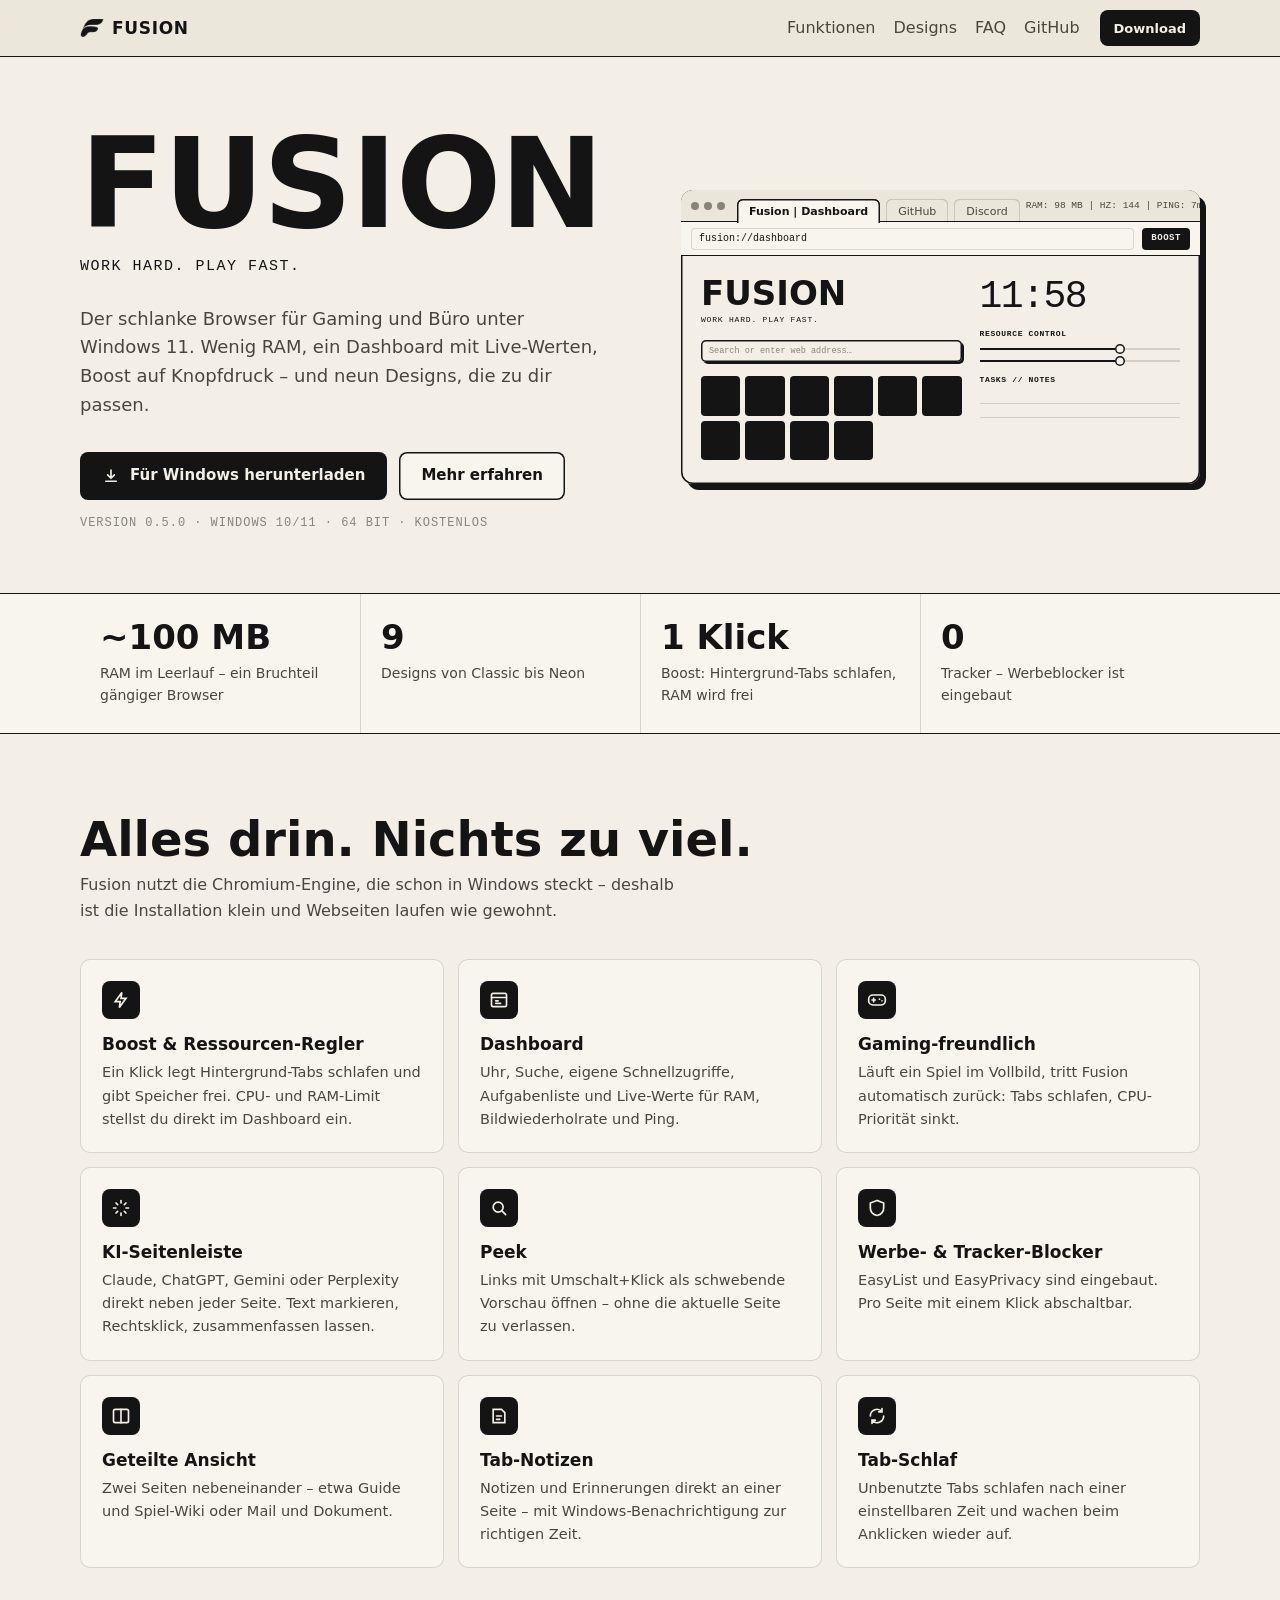
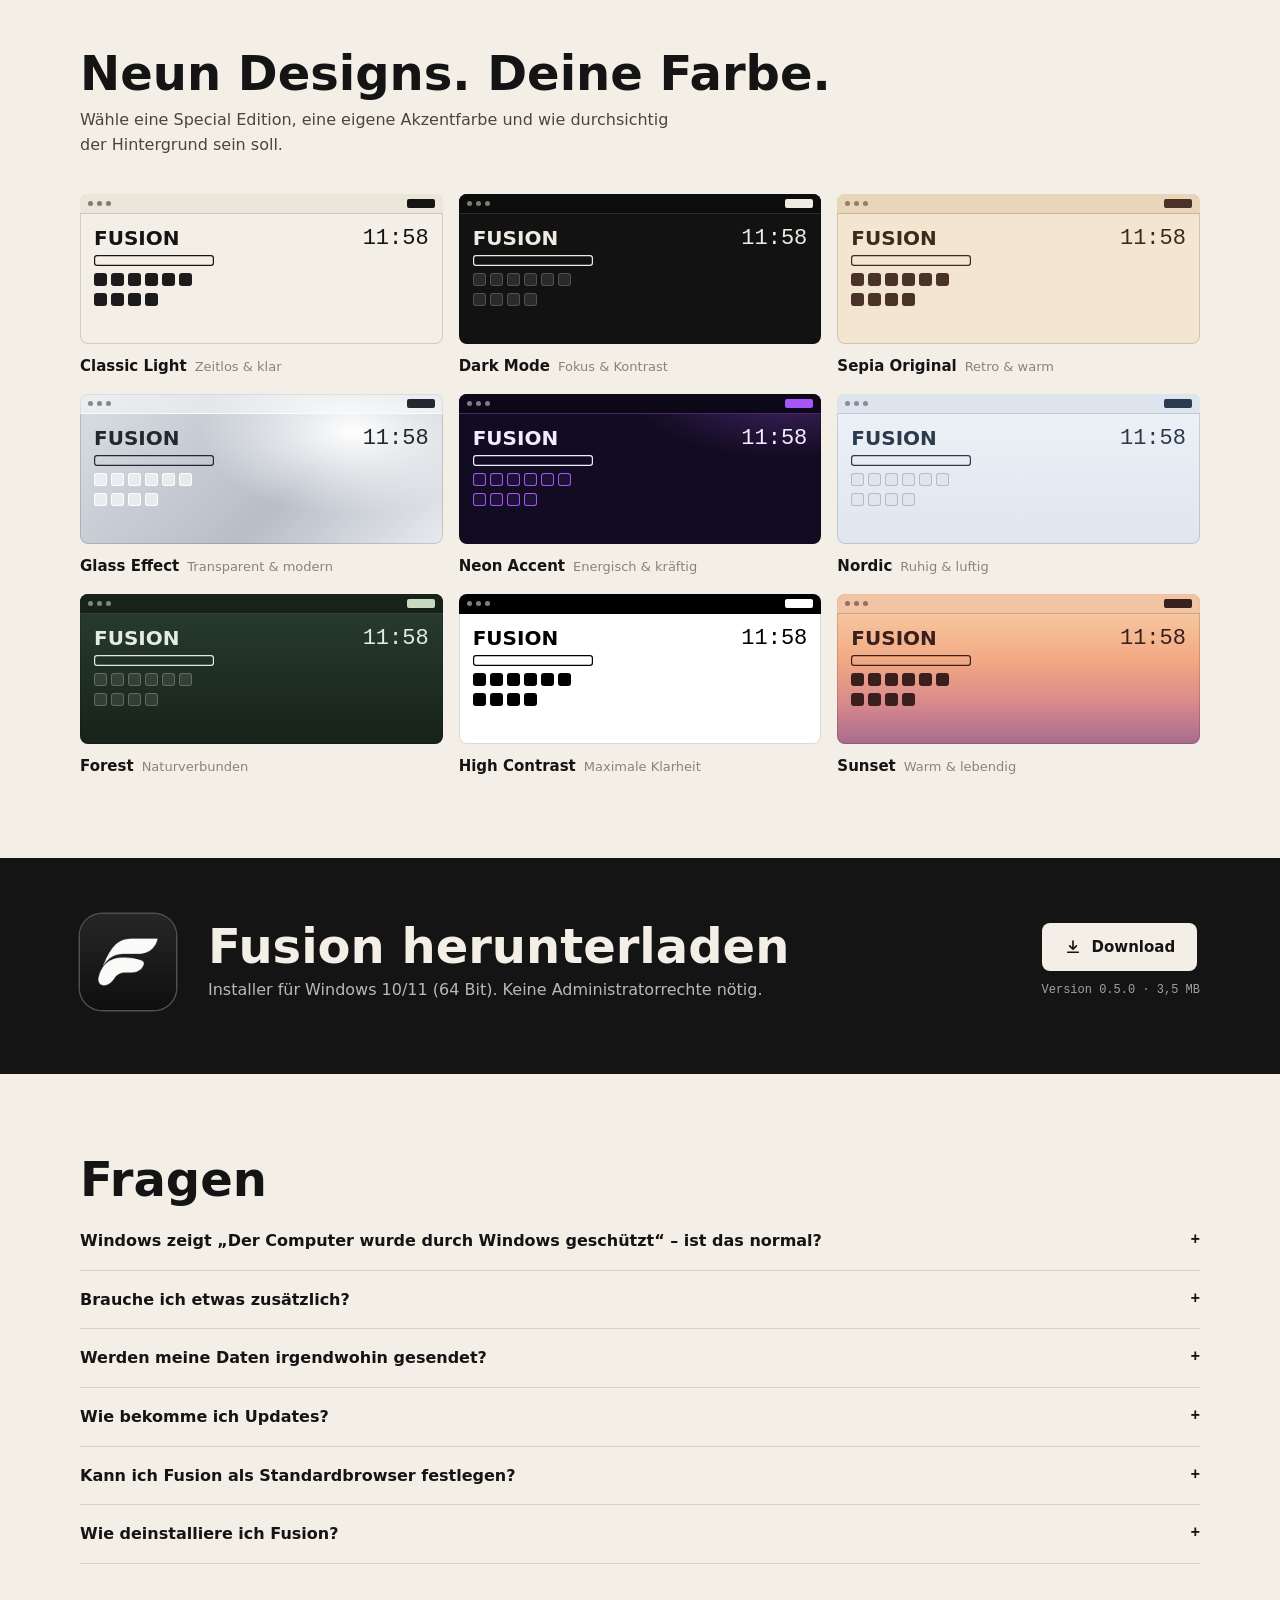
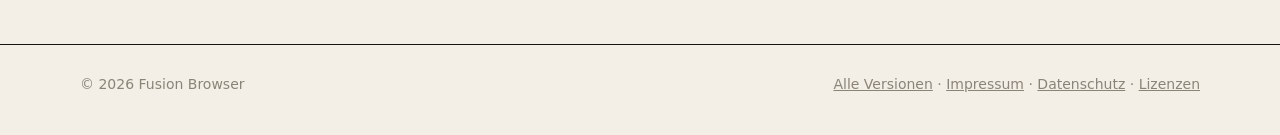
==== commit caf3acd7: "Impressum, Datenschutz und Lizenzen im Seitenstil; Fusion-Bilder" ====
--- a/index.html
+++ b/index.html
@@ -7,7 +7,7 @@
 <meta name="description" content="Fusion – der schlanke Browser für Gaming und Büro unter Windows 11. Unter 100 MB RAM, Boost, Dashboard, 9 Designs, KI-Seitenleiste und Werbeblocker." />
 <meta property="og:title" content="Fusion Browser" />
 <meta property="og:description" content="Work hard. Play fast. Der schlanke Browser für Windows 11." />
-<meta property="og:image" content="assets/flow-app.png" />
+<meta property="og:image" content="assets/fusion-app.png" />
 <link rel="icon" href="assets/favicon.png" />
 <style>
   :root {
@@ -194,7 +194,7 @@
 <body>
   <nav class="top">
     <div class="wrap">
-      <a class="brand" href="#"><img class="mark" src="assets/flow-mark.png" alt="" />FUSION</a>
+      <a class="brand" href="#"><img class="mark" src="assets/fusion-mark.png" alt="" />FUSION</a>
       <div class="links">
         <a href="#funktionen">Funktionen</a>
         <a href="#designs">Designs</a>
@@ -288,7 +288,7 @@
 
   <div class="dl" id="download">
     <div class="wrap">
-      <img src="assets/flow-app.png" alt="" />
+      <img src="assets/fusion-app.png" alt="" />
       <div>
         <h2>Fusion herunterladen</h2>
         <p>Installer für Windows 10/11 (64 Bit). Keine Administratorrechte nötig.</p>
@@ -318,7 +318,7 @@
   <footer>
     <div class="wrap">
       <span>© <span id="year"></span> Fusion Browser</span>
-      <span><a class="rel-link" href="#">Alle Versionen</a> · <a href="kontakt.html">Kontakt</a> · <a href="datenschutz.html">Datenschutz</a> · <a href="licenses.html">Lizenzen</a></span>
+      <span><a class="rel-link" href="#">Alle Versionen</a> · <a href="kontakt.html">Impressum</a> · <a href="datenschutz.html">Datenschutz</a> · <a href="licenses.html">Lizenzen</a></span>
     </div>
   </footer>
 
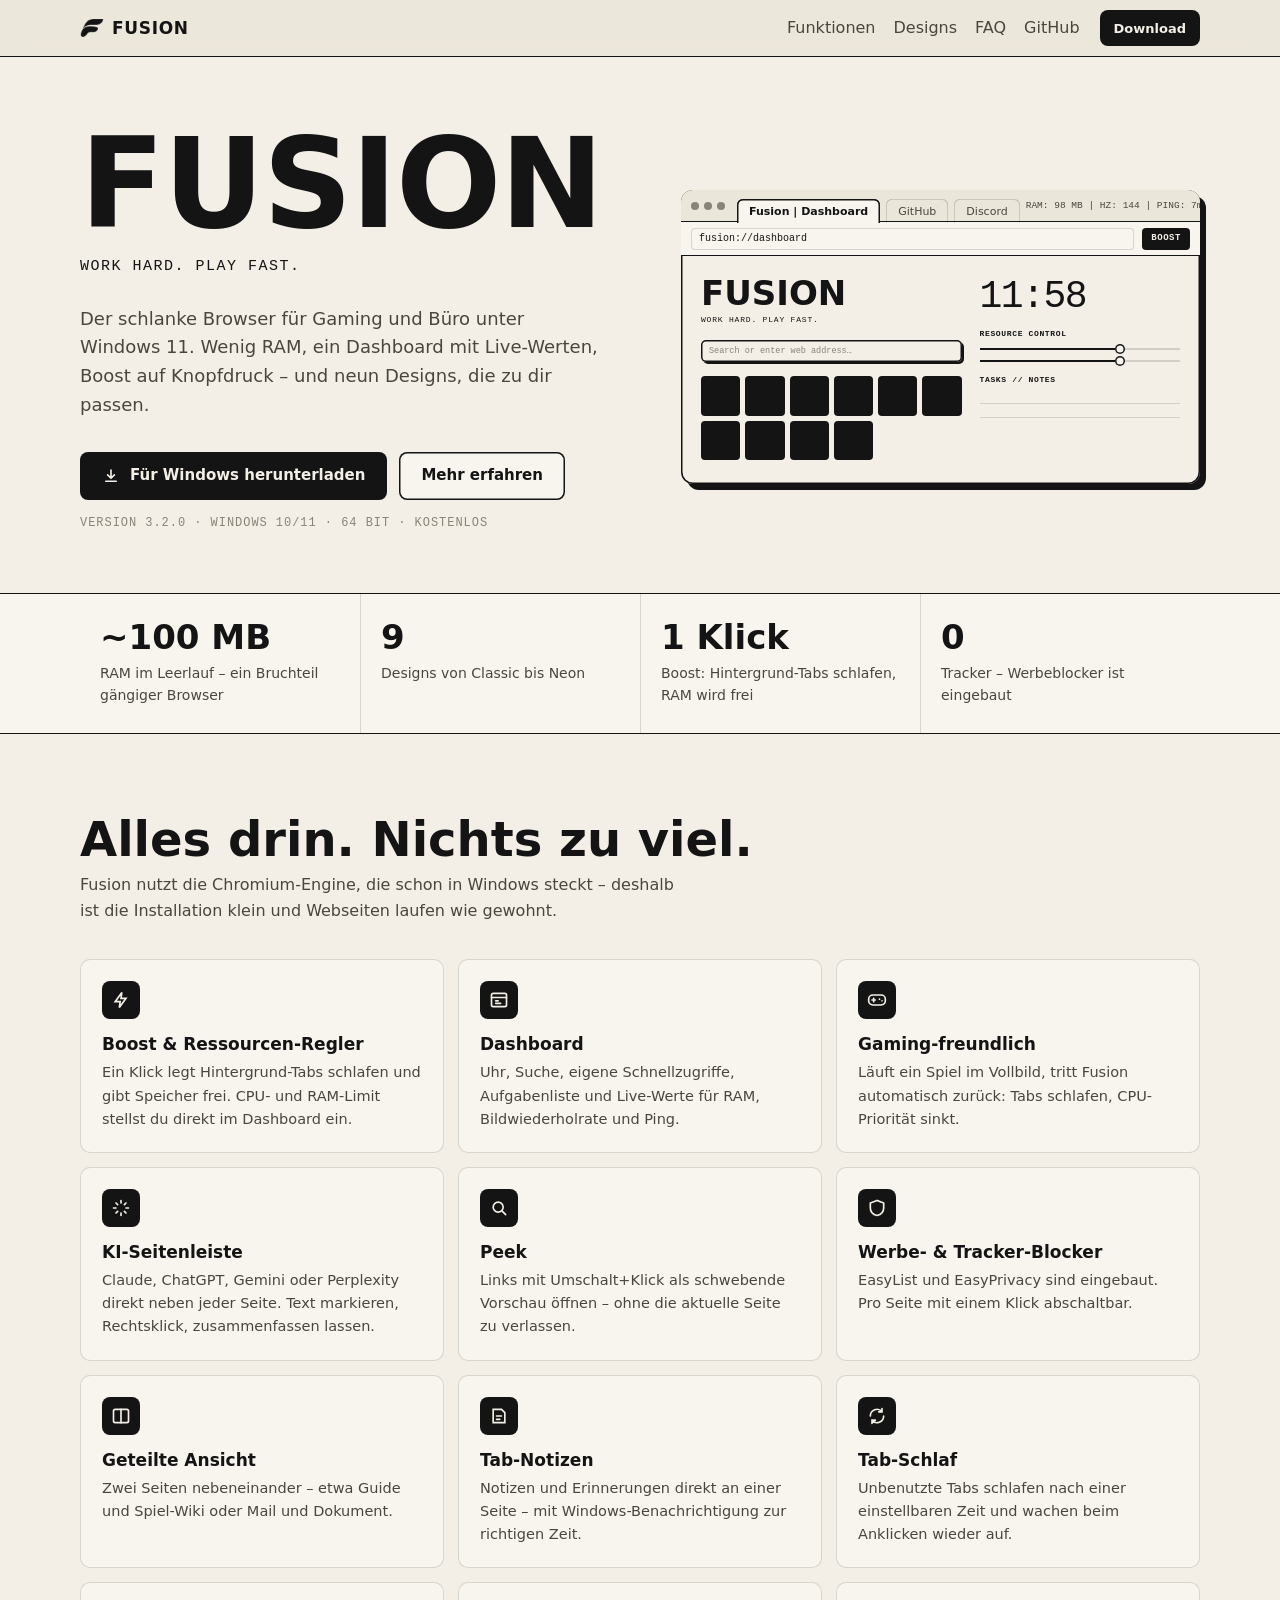
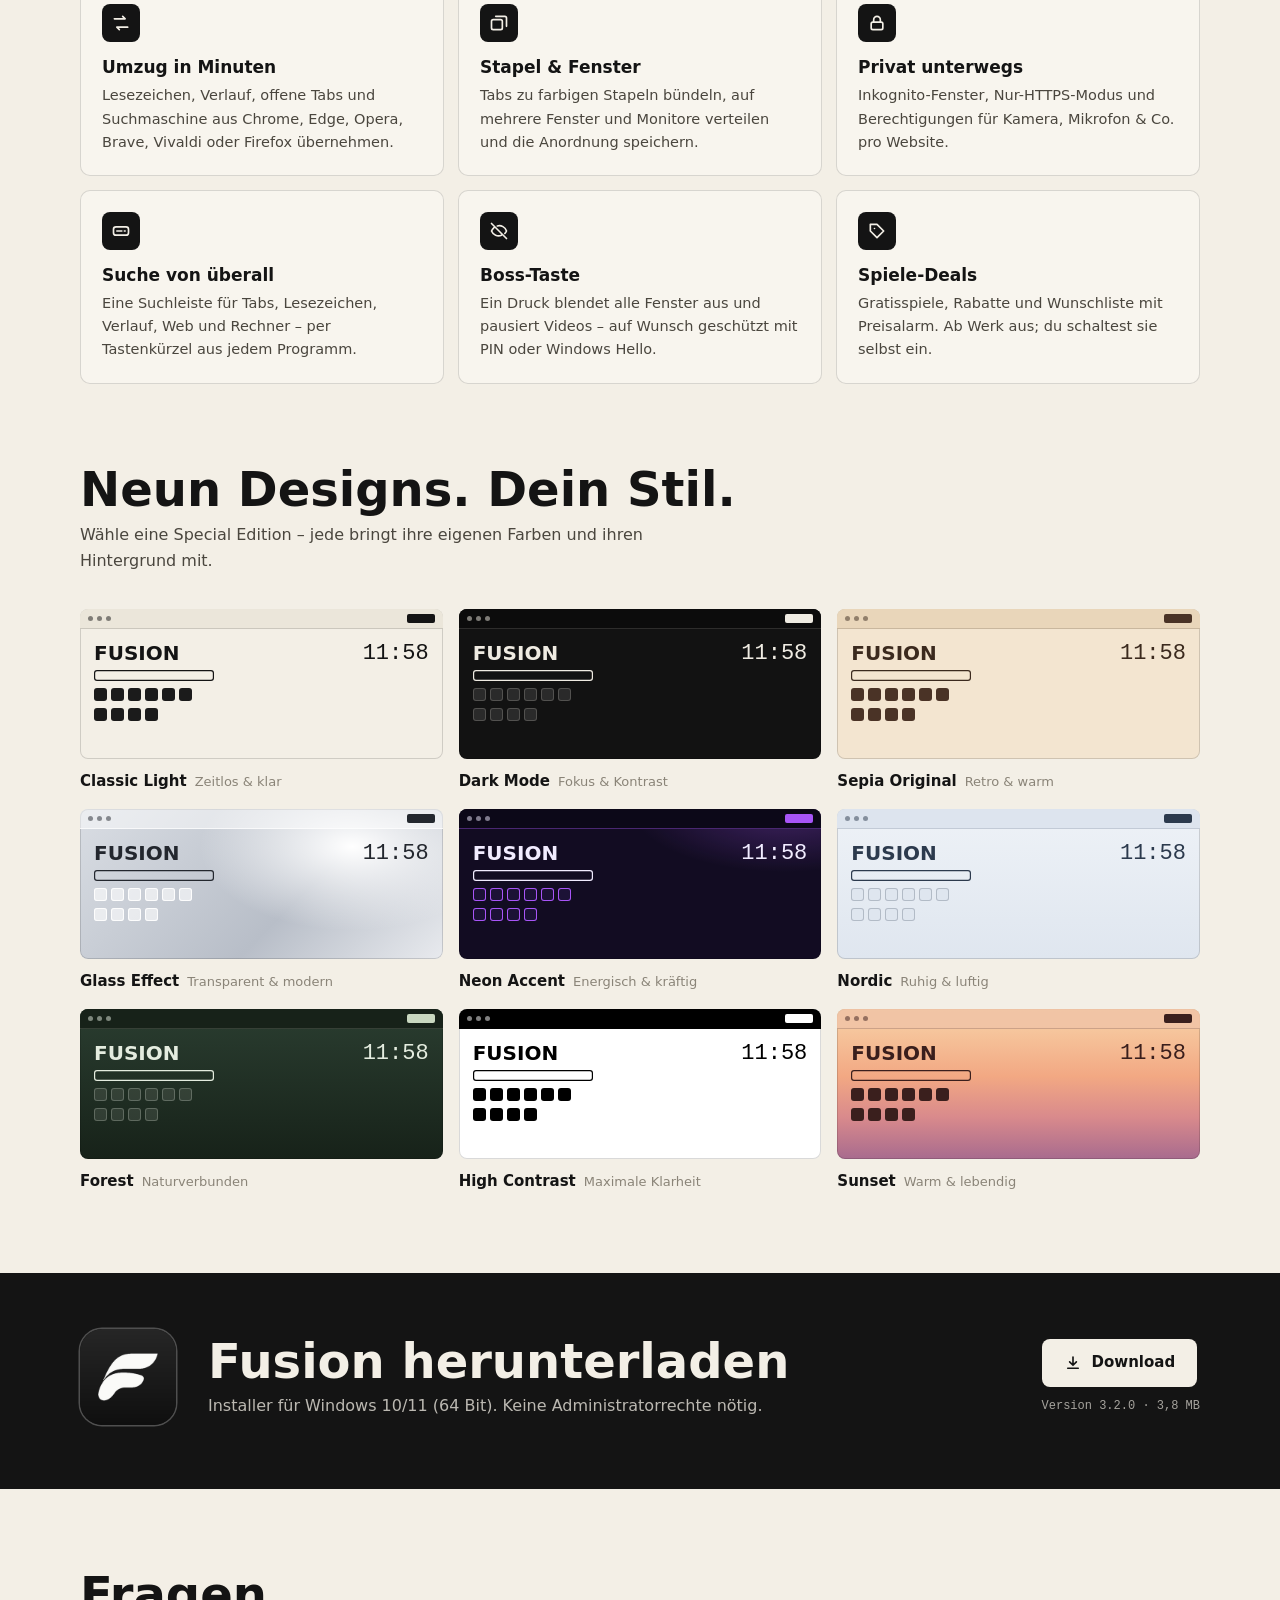
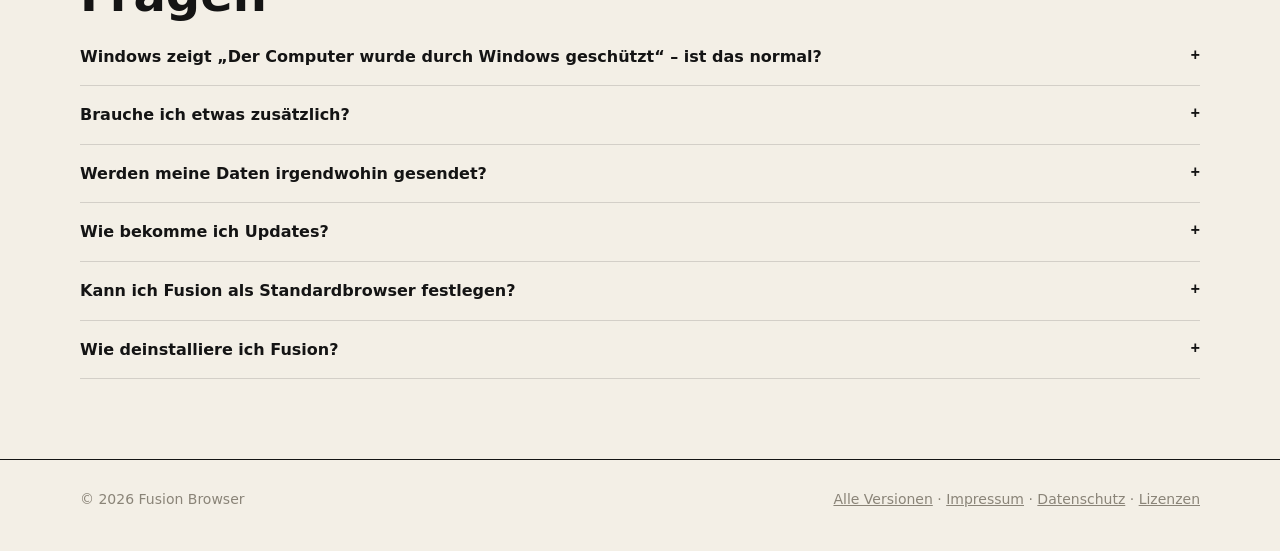
==== commit 0d9d3d6e: "Fusion Browser 3.2.0 Co-Authored-By: Claude Sonnet 5.5 <noreply@anthropic.com>" ====
--- a/index.html
+++ b/index.html
@@ -274,14 +274,20 @@
         <div class="card"><div class="ico"><svg viewBox="0 0 24 24" fill="none" stroke="currentColor" stroke-width="2" stroke-linecap="round"><rect x="3" y="4" width="18" height="16" rx="2"/><path d="M12 4v16"/></svg></div><h3>Geteilte Ansicht</h3><p>Zwei Seiten nebeneinander – etwa Guide und Spiel-Wiki oder Mail und Dokument.</p></div>
         <div class="card"><div class="ico"><svg viewBox="0 0 24 24" fill="none" stroke="currentColor" stroke-width="2" stroke-linecap="round"><path d="M5 4h10l4 4v12H5z"/><path d="M9 12h6M9 16h4"/></svg></div><h3>Tab-Notizen</h3><p>Notizen und Erinnerungen direkt an einer Seite – mit Windows-Benachrichtigung zur richtigen Zeit.</p></div>
         <div class="card"><div class="ico"><svg viewBox="0 0 24 24" fill="none" stroke="currentColor" stroke-width="2" stroke-linecap="round"><path d="M4 12a8 8 0 0 1 14-5.3M20 12a8 8 0 0 1-14 5.3M18 3v4h-4M6 21v-4h4"/></svg></div><h3>Tab-Schlaf</h3><p>Unbenutzte Tabs schlafen nach einer einstellbaren Zeit und wachen beim Anklicken wieder auf.</p></div>
+        <div class="card"><div class="ico"><svg viewBox="0 0 24 24" fill="none" stroke="currentColor" stroke-width="2" stroke-linecap="round" stroke-linejoin="round"><path d="M4 7h13l-3-3M20 17H7l3 3"/></svg></div><h3>Umzug in Minuten</h3><p>Lesezeichen, Verlauf, offene Tabs und Suchmaschine aus Chrome, Edge, Opera, Brave, Vivaldi oder Firefox übernehmen.</p></div>
+        <div class="card"><div class="ico"><svg viewBox="0 0 24 24" fill="none" stroke="currentColor" stroke-width="2" stroke-linecap="round" stroke-linejoin="round"><rect x="3" y="8" width="13" height="12" rx="2"/><path d="M8 4h11a2 2 0 0 1 2 2v10"/></svg></div><h3>Stapel & Fenster</h3><p>Tabs zu farbigen Stapeln bündeln, auf mehrere Fenster und Monitore verteilen und die Anordnung speichern.</p></div>
+        <div class="card"><div class="ico"><svg viewBox="0 0 24 24" fill="none" stroke="currentColor" stroke-width="2" stroke-linecap="round" stroke-linejoin="round"><rect x="5" y="11" width="14" height="9" rx="2"/><path d="M8 11V8a4 4 0 0 1 8 0v3"/></svg></div><h3>Privat unterwegs</h3><p>Inkognito-Fenster, Nur-HTTPS-Modus und Berechtigungen für Kamera, Mikrofon &amp; Co. pro Website.</p></div>
+        <div class="card"><div class="ico"><svg viewBox="0 0 24 24" fill="none" stroke="currentColor" stroke-width="2" stroke-linecap="round" stroke-linejoin="round"><rect x="3" y="7" width="18" height="10" rx="3"/><path d="M7 12h6M16 12h1"/></svg></div><h3>Suche von überall</h3><p>Eine Suchleiste für Tabs, Lesezeichen, Verlauf, Web und Rechner – per Tastenkürzel aus jedem Programm.</p></div>
+        <div class="card"><div class="ico"><svg viewBox="0 0 24 24" fill="none" stroke="currentColor" stroke-width="2" stroke-linecap="round" stroke-linejoin="round"><path d="M3 3l18 18M10 6a9 9 0 0 1 11 6 12 12 0 0 1-2 3M6 8a12 12 0 0 0-3 4 9 9 0 0 0 12 5"/></svg></div><h3>Boss-Taste</h3><p>Ein Druck blendet alle Fenster aus und pausiert Videos – auf Wunsch geschützt mit PIN oder Windows Hello.</p></div>
+        <div class="card"><div class="ico"><svg viewBox="0 0 24 24" fill="none" stroke="currentColor" stroke-width="2" stroke-linecap="round" stroke-linejoin="round"><path d="M4 4h8l8 8-8 8-8-8z"/><path d="M9 9h.01"/></svg></div><h3>Spiele-Deals</h3><p>Gratisspiele, Rabatte und Wunschliste mit Preisalarm. Ab Werk aus; du schaltest sie selbst ein.</p></div>
       </div>
     </div>
   </section>
 
   <section id="designs">
     <div class="wrap">
-      <h2>Neun Designs. Deine Farbe.</h2>
-      <p class="sub">Wähle eine Special Edition, eine eigene Akzentfarbe und wie durchsichtig der Hintergrund sein soll.</p>
+      <h2>Neun Designs. Dein Stil.</h2>
+      <p class="sub">Wähle eine Special Edition – jede bringt ihre eigenen Farben und ihren Hintergrund mit.</p>
       <div class="designs" id="design-grid"></div>
     </div>
   </section>
@@ -308,7 +314,7 @@
       <h2>Fragen</h2>
       <details><summary>Windows zeigt „Der Computer wurde durch Windows geschützt“ – ist das normal?</summary><p>Ja. Fusion ist (noch) nicht mit einem kostenpflichtigen Zertifikat signiert, deshalb warnt SmartScreen bei neuen Programmen. Klicke auf <b>Weitere Informationen</b> und dann <b>Trotzdem ausführen</b>.</p></details>
       <details><summary>Brauche ich etwas zusätzlich?</summary><p>Nein. Fusion nutzt die WebView2-Runtime, die in Windows 11 enthalten ist. Unter Windows 10 installiert der Installer sie bei Bedarf automatisch.</p></details>
-      <details><summary>Werden meine Daten irgendwohin gesendet?</summary><p>Nein. Verlauf, Lesezeichen, Notizen, Passwörter und Einstellungen bleiben auf deinem PC. Netzwerkzugriffe gibt es nur zu den Seiten, die du besuchst, zur Update-Prüfung, zu den Filterlisten des Werbeblockers, zum Ping-Ziel (abschaltbar) und zur KI, die du selbst auswählst. Details in der <a href="datenschutz.html">Datenschutzerklärung</a>.</p></details>
+      <details><summary>Werden meine Daten irgendwohin gesendet?</summary><p>Nein. Verlauf, Lesezeichen, Notizen, Passwörter und Einstellungen bleiben auf deinem PC. Netzwerkzugriffe gibt es nur zu den Seiten, die du besuchst, zur Update-Prüfung, zu den Filterlisten des Werbeblockers, zum Ping-Ziel (abschaltbar), zur KI, die du selbst auswählst, und – nur wenn du sie einschaltest – zu den Quellen der Spiele-Deals. Details in der <a href="datenschutz.html">Datenschutzerklärung</a>.</p></details>
       <details><summary>Wie bekomme ich Updates?</summary><p>Fusion prüft beim Start, ob es eine neue Version gibt, und zeigt sie auf dem Dashboard an. Ein Klick auf „Jetzt aktualisieren“ genügt – Updates sind digital signiert. Wer noch Version 0.4.0 oder älter hat, installiert einmalig die aktuelle Version von dieser Seite.</p></details>
       <details><summary>Kann ich Fusion als Standardbrowser festlegen?</summary><p>Ja, unter Einstellungen › System. Links aus anderen Apps öffnen sich dann in Fusion.</p></details>
       <details><summary>Wie deinstalliere ich Fusion?</summary><p>Über Windows-Einstellungen › Apps › Installierte Apps › Fusion › Deinstallieren.</p></details>
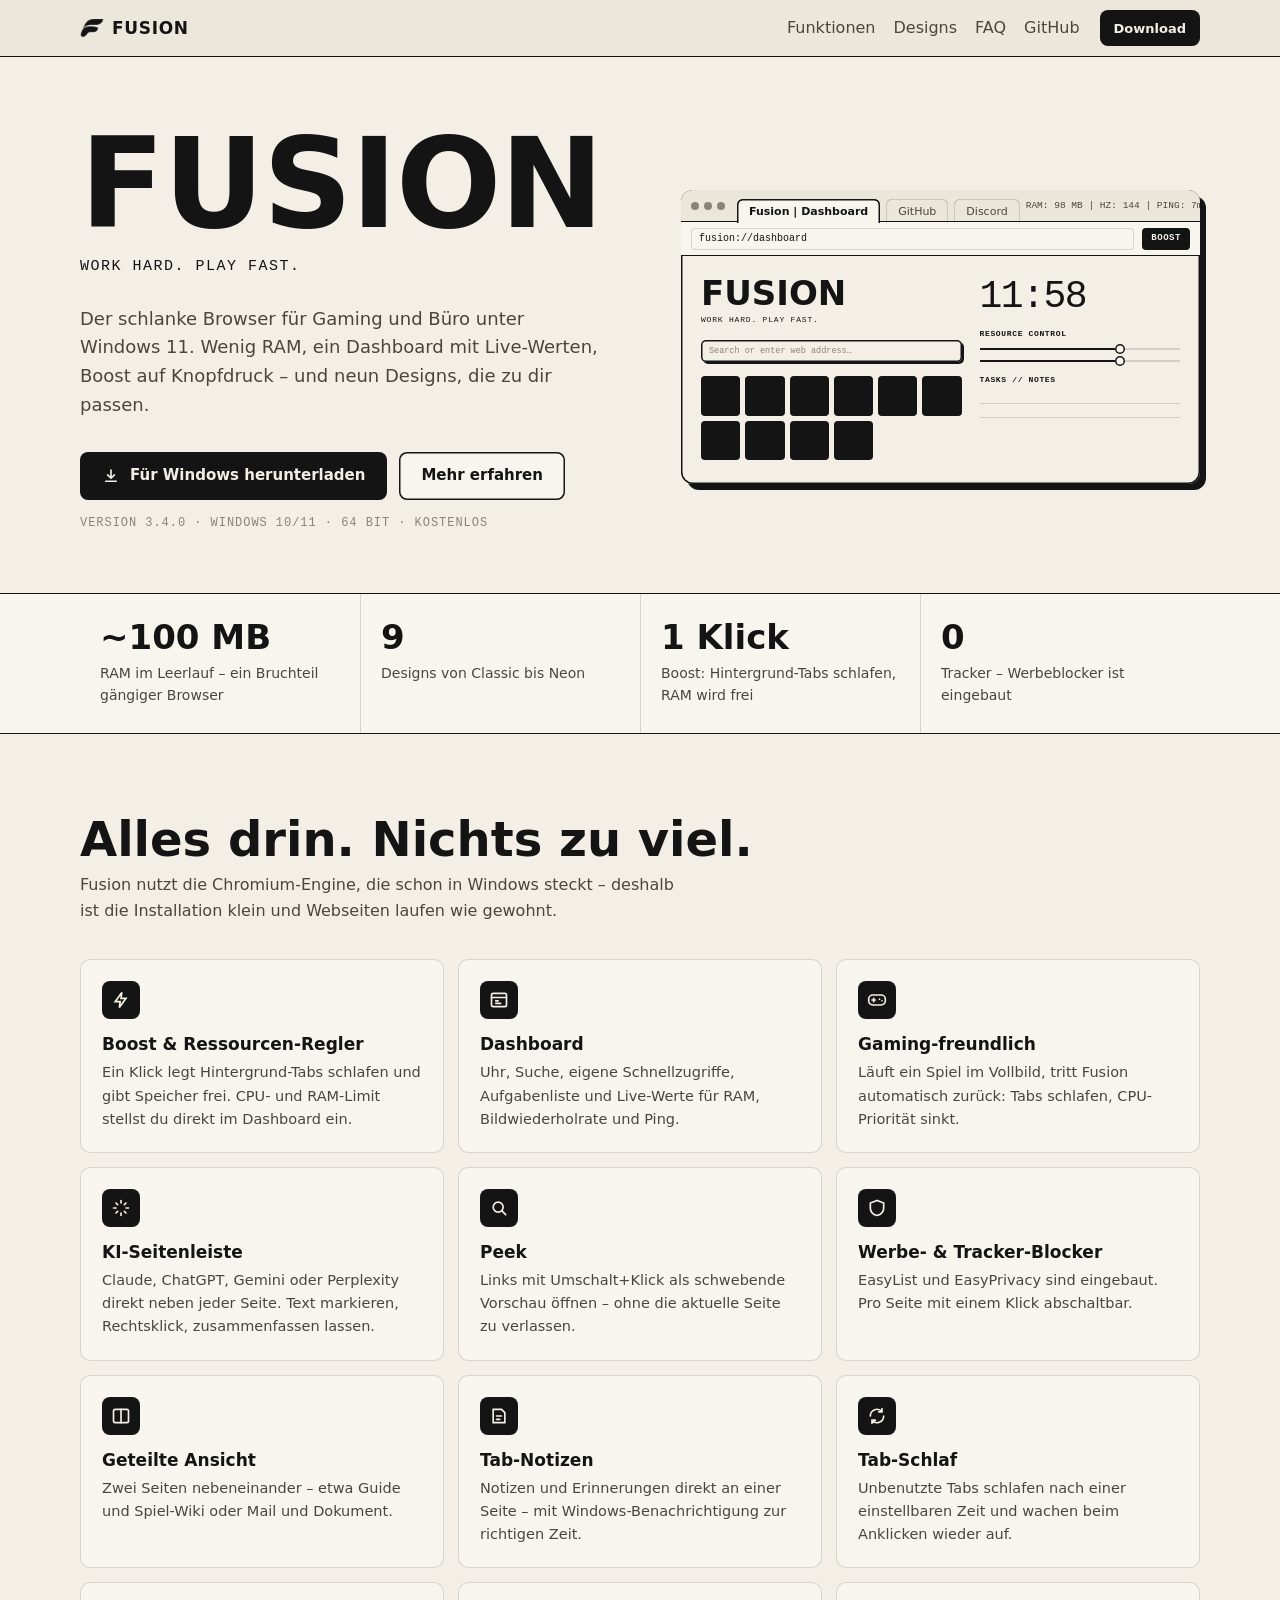
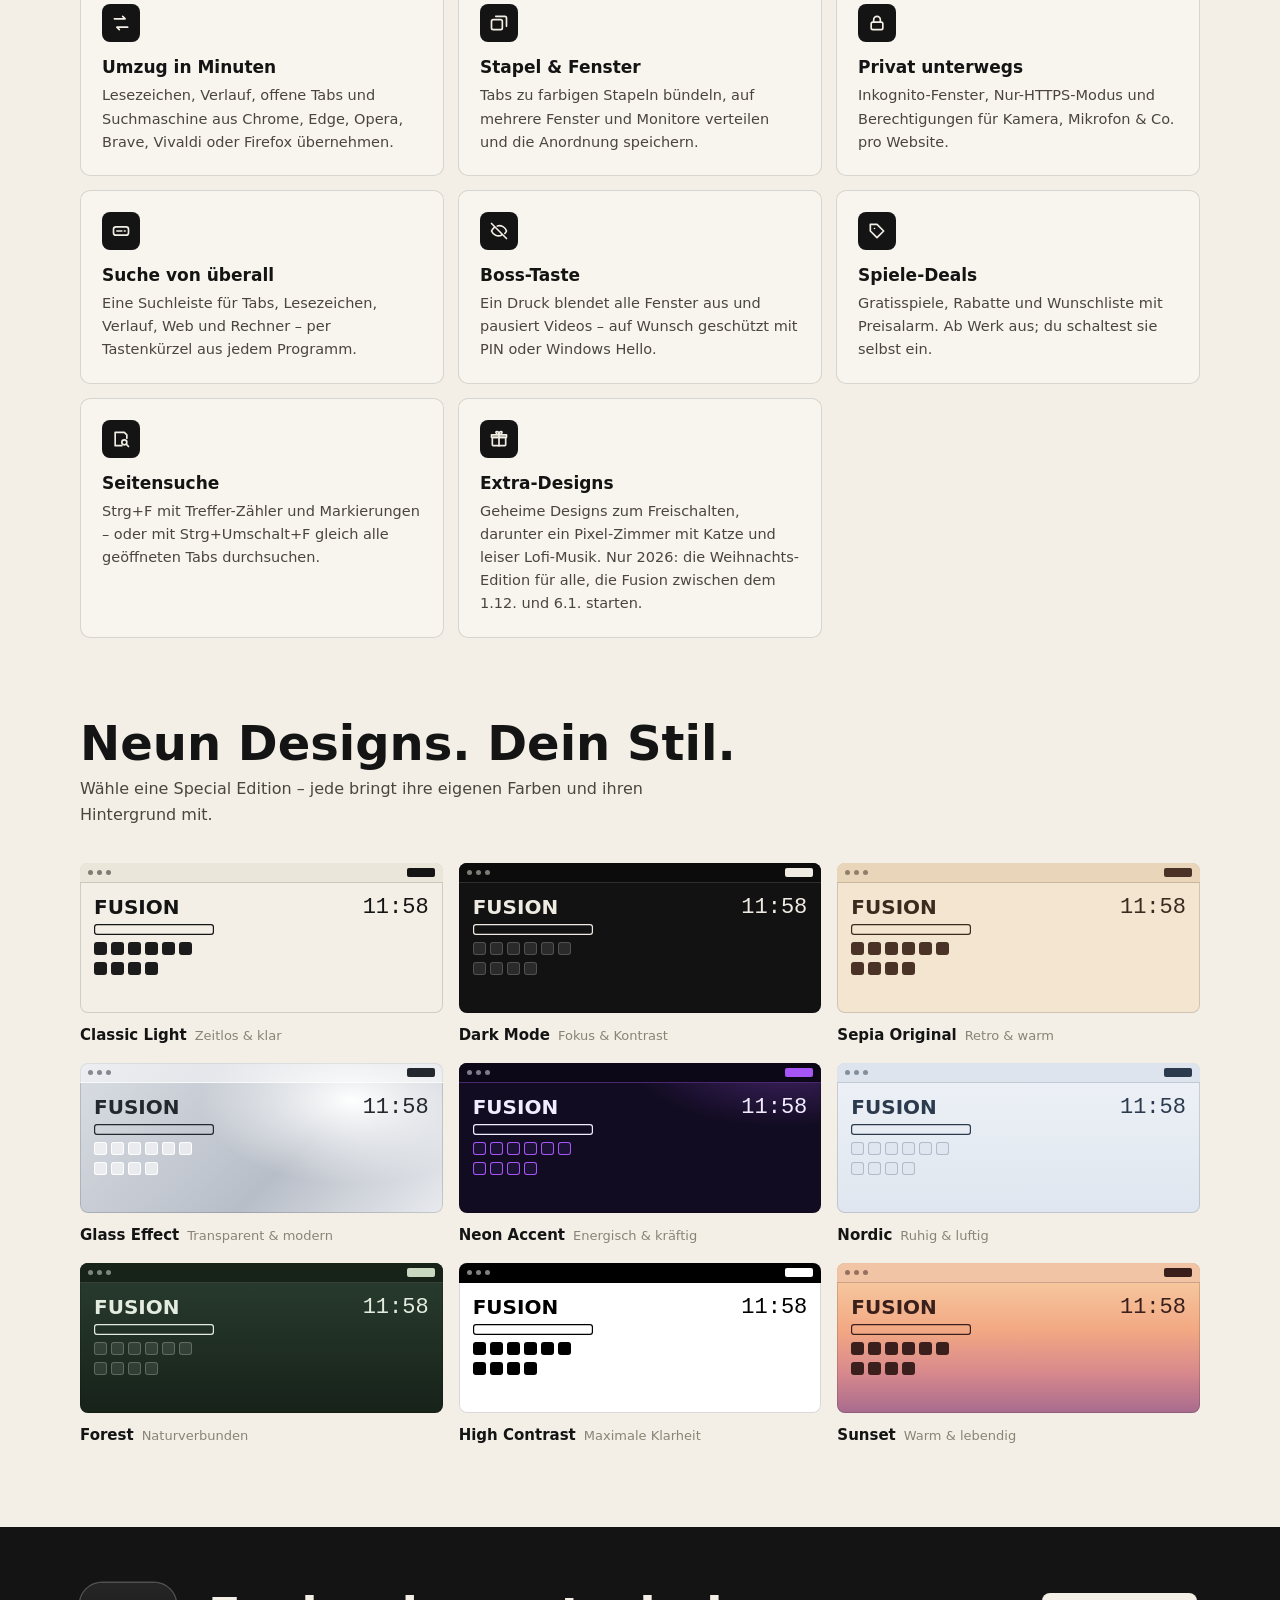
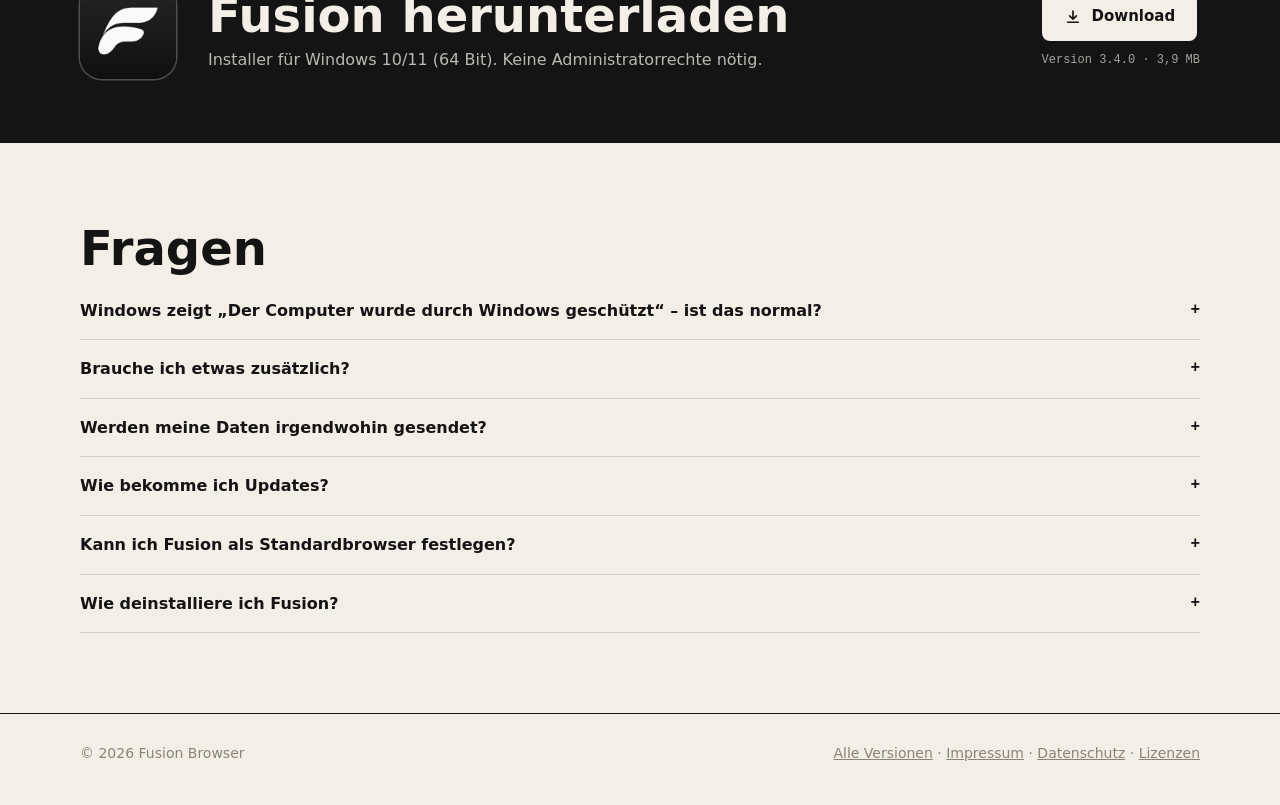
==== commit 7cfadf52: "Fusion Browser 3.4.0 Co-Authored-By: Claude Sonnet 5.5 <noreply@anthropic.com>" ====
--- a/index.html
+++ b/index.html
@@ -280,6 +280,8 @@
         <div class="card"><div class="ico"><svg viewBox="0 0 24 24" fill="none" stroke="currentColor" stroke-width="2" stroke-linecap="round" stroke-linejoin="round"><rect x="3" y="7" width="18" height="10" rx="3"/><path d="M7 12h6M16 12h1"/></svg></div><h3>Suche von überall</h3><p>Eine Suchleiste für Tabs, Lesezeichen, Verlauf, Web und Rechner – per Tastenkürzel aus jedem Programm.</p></div>
         <div class="card"><div class="ico"><svg viewBox="0 0 24 24" fill="none" stroke="currentColor" stroke-width="2" stroke-linecap="round" stroke-linejoin="round"><path d="M3 3l18 18M10 6a9 9 0 0 1 11 6 12 12 0 0 1-2 3M6 8a12 12 0 0 0-3 4 9 9 0 0 0 12 5"/></svg></div><h3>Boss-Taste</h3><p>Ein Druck blendet alle Fenster aus und pausiert Videos – auf Wunsch geschützt mit PIN oder Windows Hello.</p></div>
         <div class="card"><div class="ico"><svg viewBox="0 0 24 24" fill="none" stroke="currentColor" stroke-width="2" stroke-linecap="round" stroke-linejoin="round"><path d="M4 4h8l8 8-8 8-8-8z"/><path d="M9 9h.01"/></svg></div><h3>Spiele-Deals</h3><p>Gratisspiele, Rabatte und Wunschliste mit Preisalarm. Ab Werk aus; du schaltest sie selbst ein.</p></div>
+        <div class="card"><div class="ico"><svg viewBox="0 0 24 24" fill="none" stroke="currentColor" stroke-width="2" stroke-linecap="round" stroke-linejoin="round"><path d="M13 20H5V4h11l3 3v4"/><circle cx="16" cy="16" r="3"/><path d="m21 21-2.5-2.5"/></svg></div><h3>Seitensuche</h3><p>Strg+F mit Treffer-Zähler und Markierungen – oder mit Strg+Umschalt+F gleich alle geöffneten Tabs durchsuchen.</p></div>
+        <div class="card"><div class="ico"><svg viewBox="0 0 24 24" fill="none" stroke="currentColor" stroke-width="2" stroke-linecap="round" stroke-linejoin="round"><rect x="4" y="10" width="16" height="10" rx="1"/><path d="M3 7h18v3H3zM12 7v13M12 7C9 7 7 3 9.5 3S12 7 12 7s0-4 2.5-4S15 7 12 7z"/></svg></div><h3>Extra-Designs</h3><p>Geheime Designs zum Freischalten, darunter ein Pixel-Zimmer mit Katze und leiser Lofi-Musik. Nur 2026: die Weihnachts-Edition für alle, die Fusion zwischen dem 1.12. und 6.1. starten.</p></div>
       </div>
     </div>
   </section>
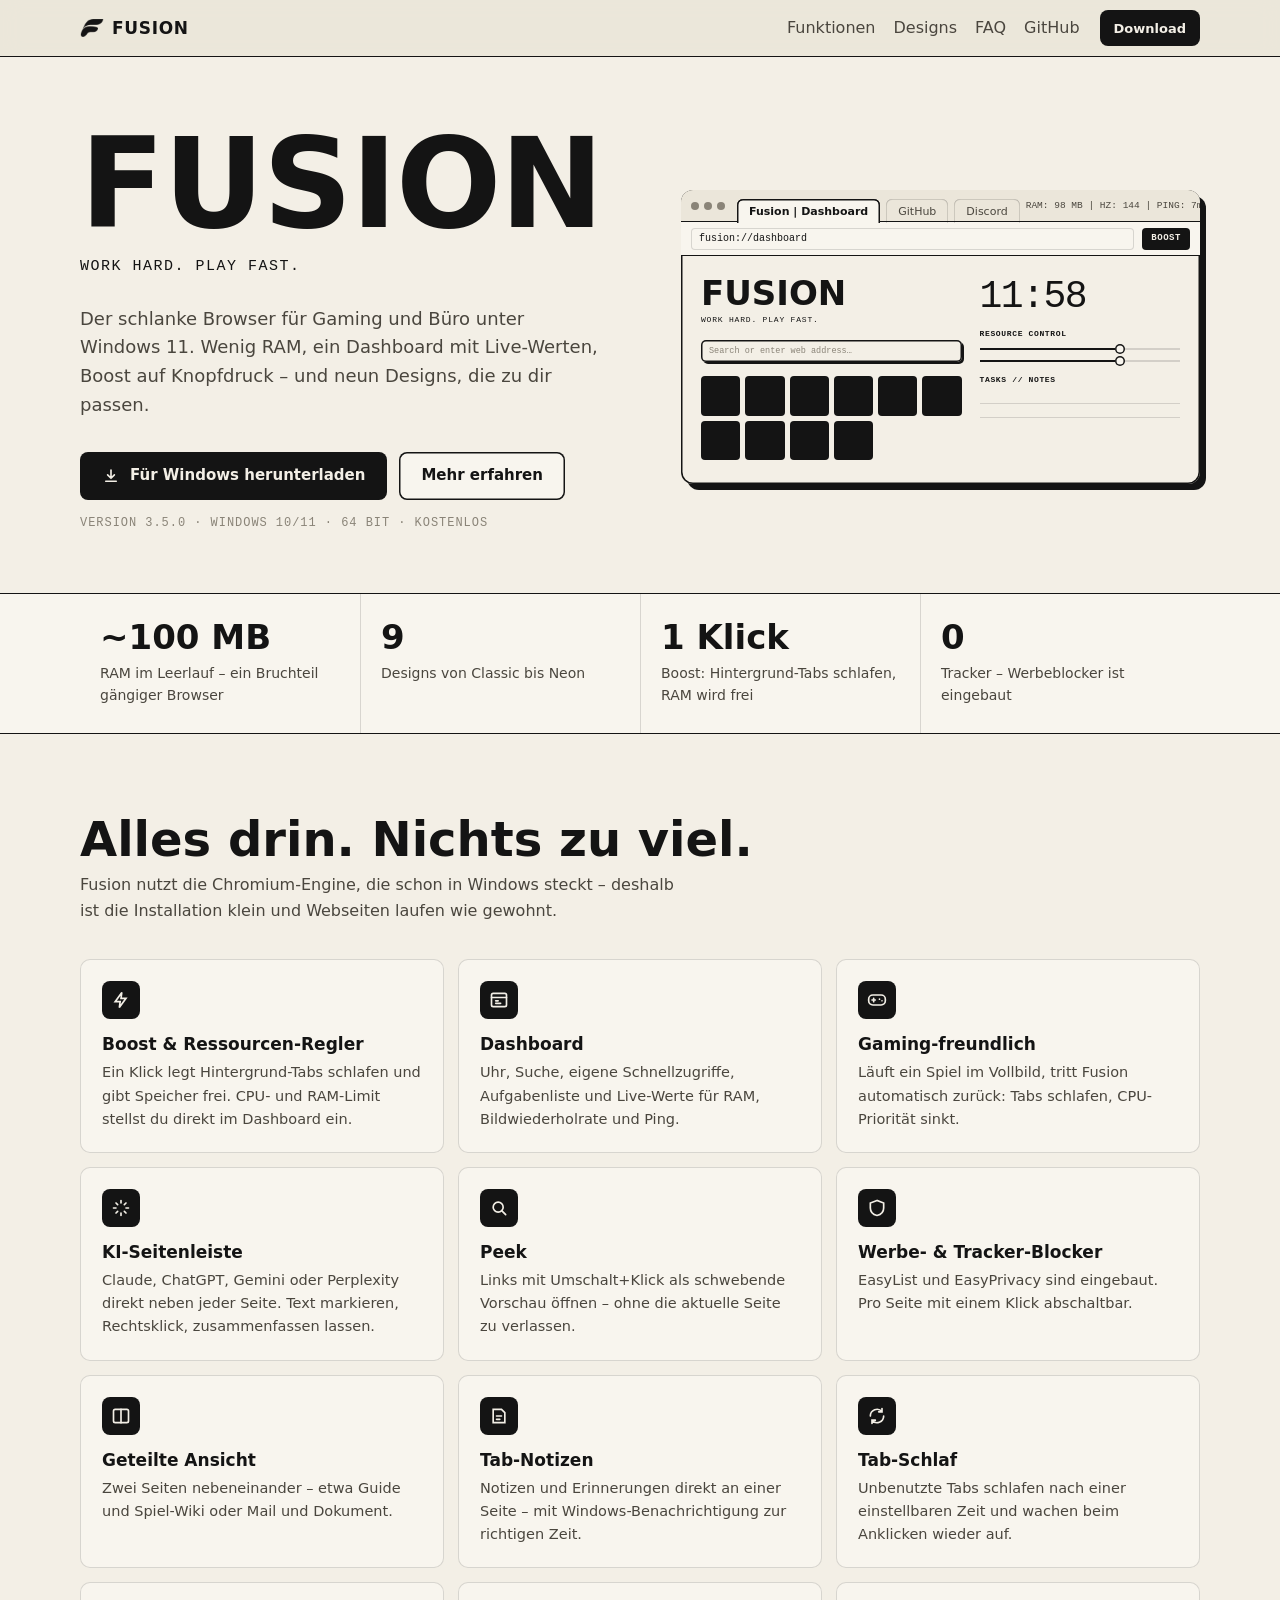
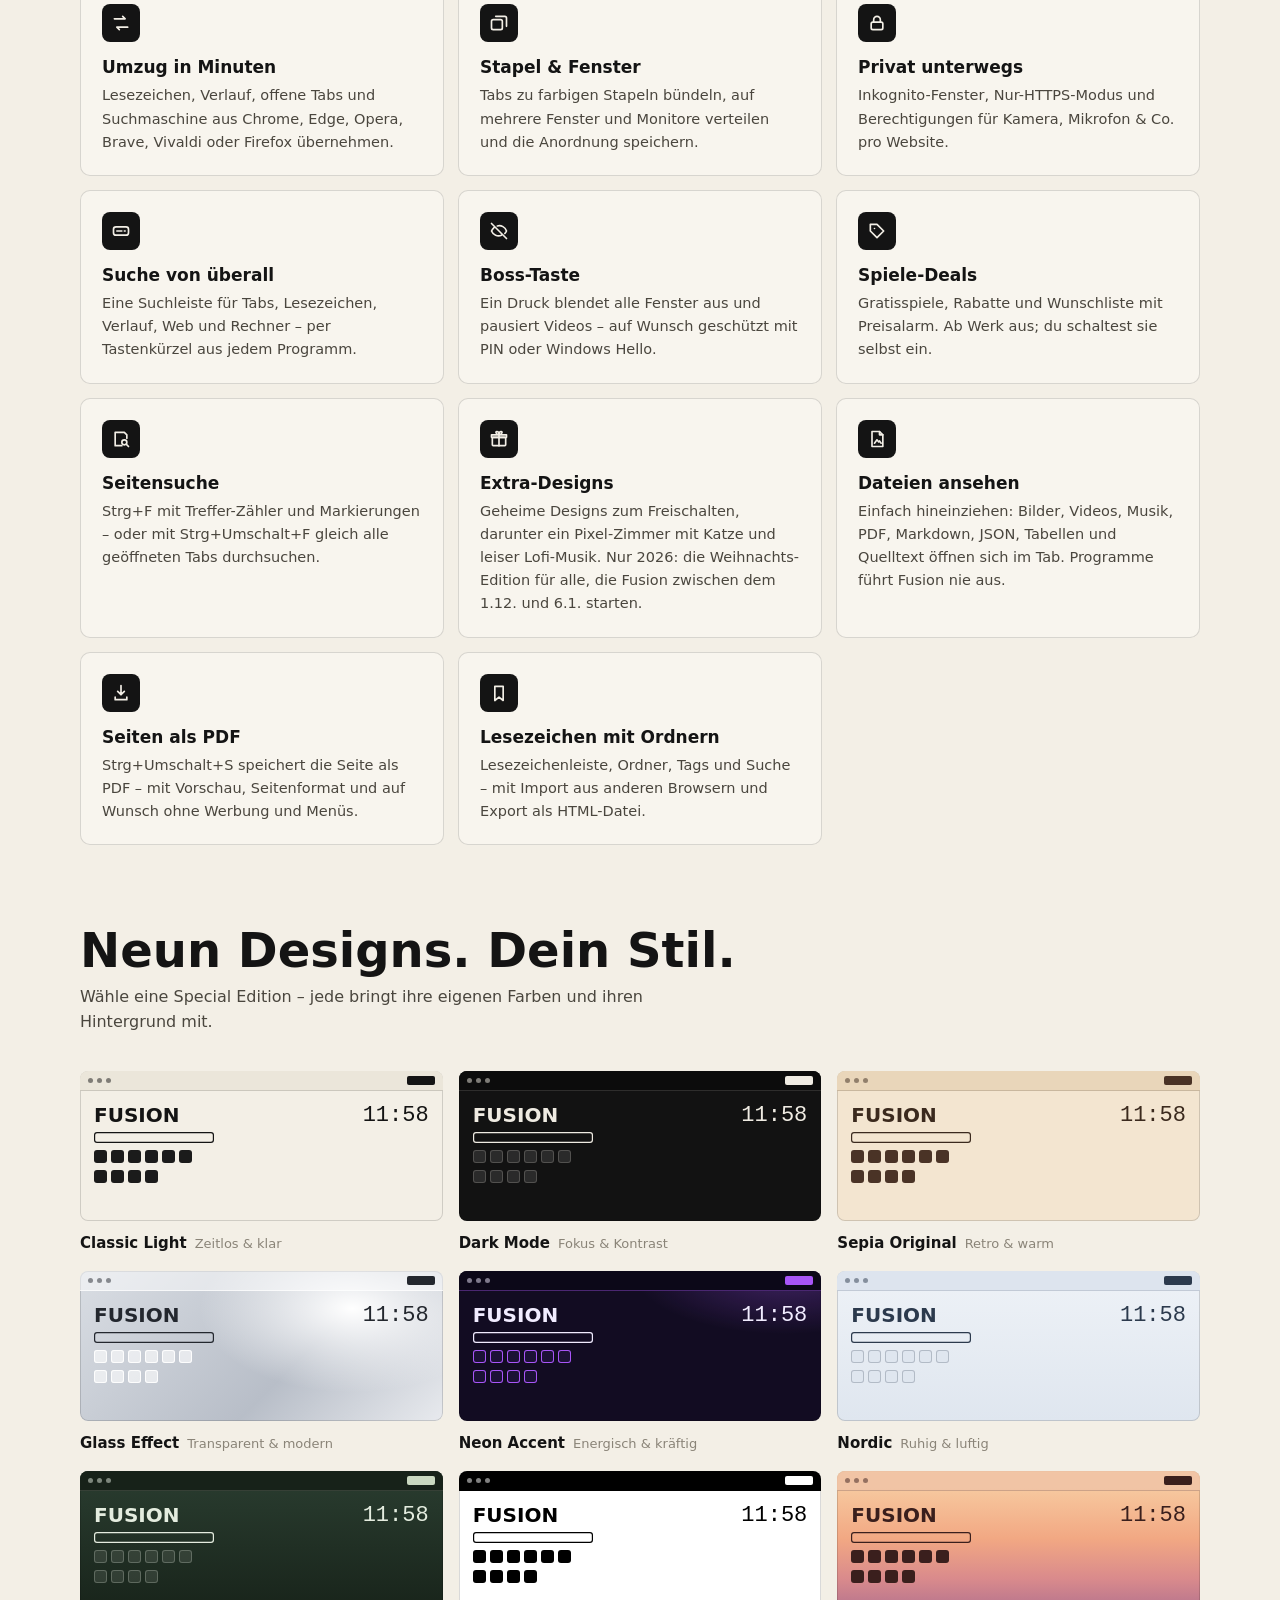
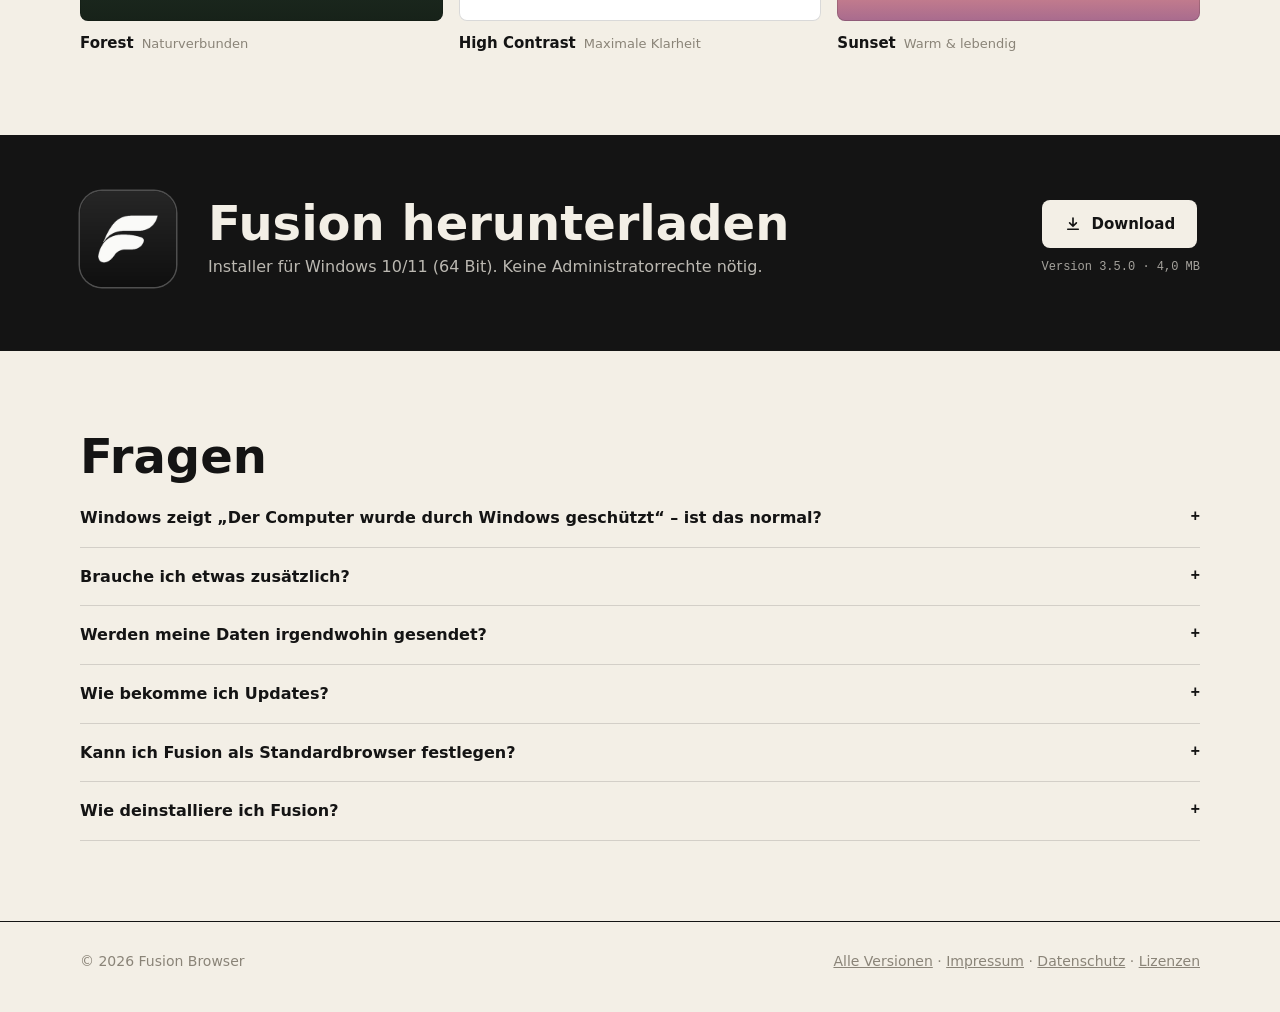
==== commit 857c87b1: "Fusion Browser 3.5.0 Co-Authored-By: Claude Sonnet 5.5 <noreply@anthropic.com>" ====
--- a/index.html
+++ b/index.html
@@ -282,6 +282,9 @@
         <div class="card"><div class="ico"><svg viewBox="0 0 24 24" fill="none" stroke="currentColor" stroke-width="2" stroke-linecap="round" stroke-linejoin="round"><path d="M4 4h8l8 8-8 8-8-8z"/><path d="M9 9h.01"/></svg></div><h3>Spiele-Deals</h3><p>Gratisspiele, Rabatte und Wunschliste mit Preisalarm. Ab Werk aus; du schaltest sie selbst ein.</p></div>
         <div class="card"><div class="ico"><svg viewBox="0 0 24 24" fill="none" stroke="currentColor" stroke-width="2" stroke-linecap="round" stroke-linejoin="round"><path d="M13 20H5V4h11l3 3v4"/><circle cx="16" cy="16" r="3"/><path d="m21 21-2.5-2.5"/></svg></div><h3>Seitensuche</h3><p>Strg+F mit Treffer-Zähler und Markierungen – oder mit Strg+Umschalt+F gleich alle geöffneten Tabs durchsuchen.</p></div>
         <div class="card"><div class="ico"><svg viewBox="0 0 24 24" fill="none" stroke="currentColor" stroke-width="2" stroke-linecap="round" stroke-linejoin="round"><rect x="4" y="10" width="16" height="10" rx="1"/><path d="M3 7h18v3H3zM12 7v13M12 7C9 7 7 3 9.5 3S12 7 12 7s0-4 2.5-4S15 7 12 7z"/></svg></div><h3>Extra-Designs</h3><p>Geheime Designs zum Freischalten, darunter ein Pixel-Zimmer mit Katze und leiser Lofi-Musik. Nur 2026: die Weihnachts-Edition für alle, die Fusion zwischen dem 1.12. und 6.1. starten.</p></div>
+        <div class="card"><div class="ico"><svg viewBox="0 0 24 24" fill="none" stroke="currentColor" stroke-width="2" stroke-linecap="round" stroke-linejoin="round"><path d="M6 3h9l4 4v14H6z"/><path d="M15 3v4h4M9 17l3-4 2 2.5 1-1.2 2 2.7"/></svg></div><h3>Dateien ansehen</h3><p>Einfach hineinziehen: Bilder, Videos, Musik, PDF, Markdown, JSON, Tabellen und Quelltext öffnen sich im Tab. Programme führt Fusion nie aus.</p></div>
+        <div class="card"><div class="ico"><svg viewBox="0 0 24 24" fill="none" stroke="currentColor" stroke-width="2" stroke-linecap="round" stroke-linejoin="round"><path d="M12 3v11m0 0-4-4m4 4 4-4M5 17v3h14v-3"/></svg></div><h3>Seiten als PDF</h3><p>Strg+Umschalt+S speichert die Seite als PDF – mit Vorschau, Seitenformat und auf Wunsch ohne Werbung und Menüs.</p></div>
+        <div class="card"><div class="ico"><svg viewBox="0 0 24 24" fill="none" stroke="currentColor" stroke-width="2" stroke-linecap="round" stroke-linejoin="round"><path d="M7 4h10v17l-5-4-5 4z"/></svg></div><h3>Lesezeichen mit Ordnern</h3><p>Lesezeichenleiste, Ordner, Tags und Suche – mit Import aus anderen Browsern und Export als HTML-Datei.</p></div>
       </div>
     </div>
   </section>
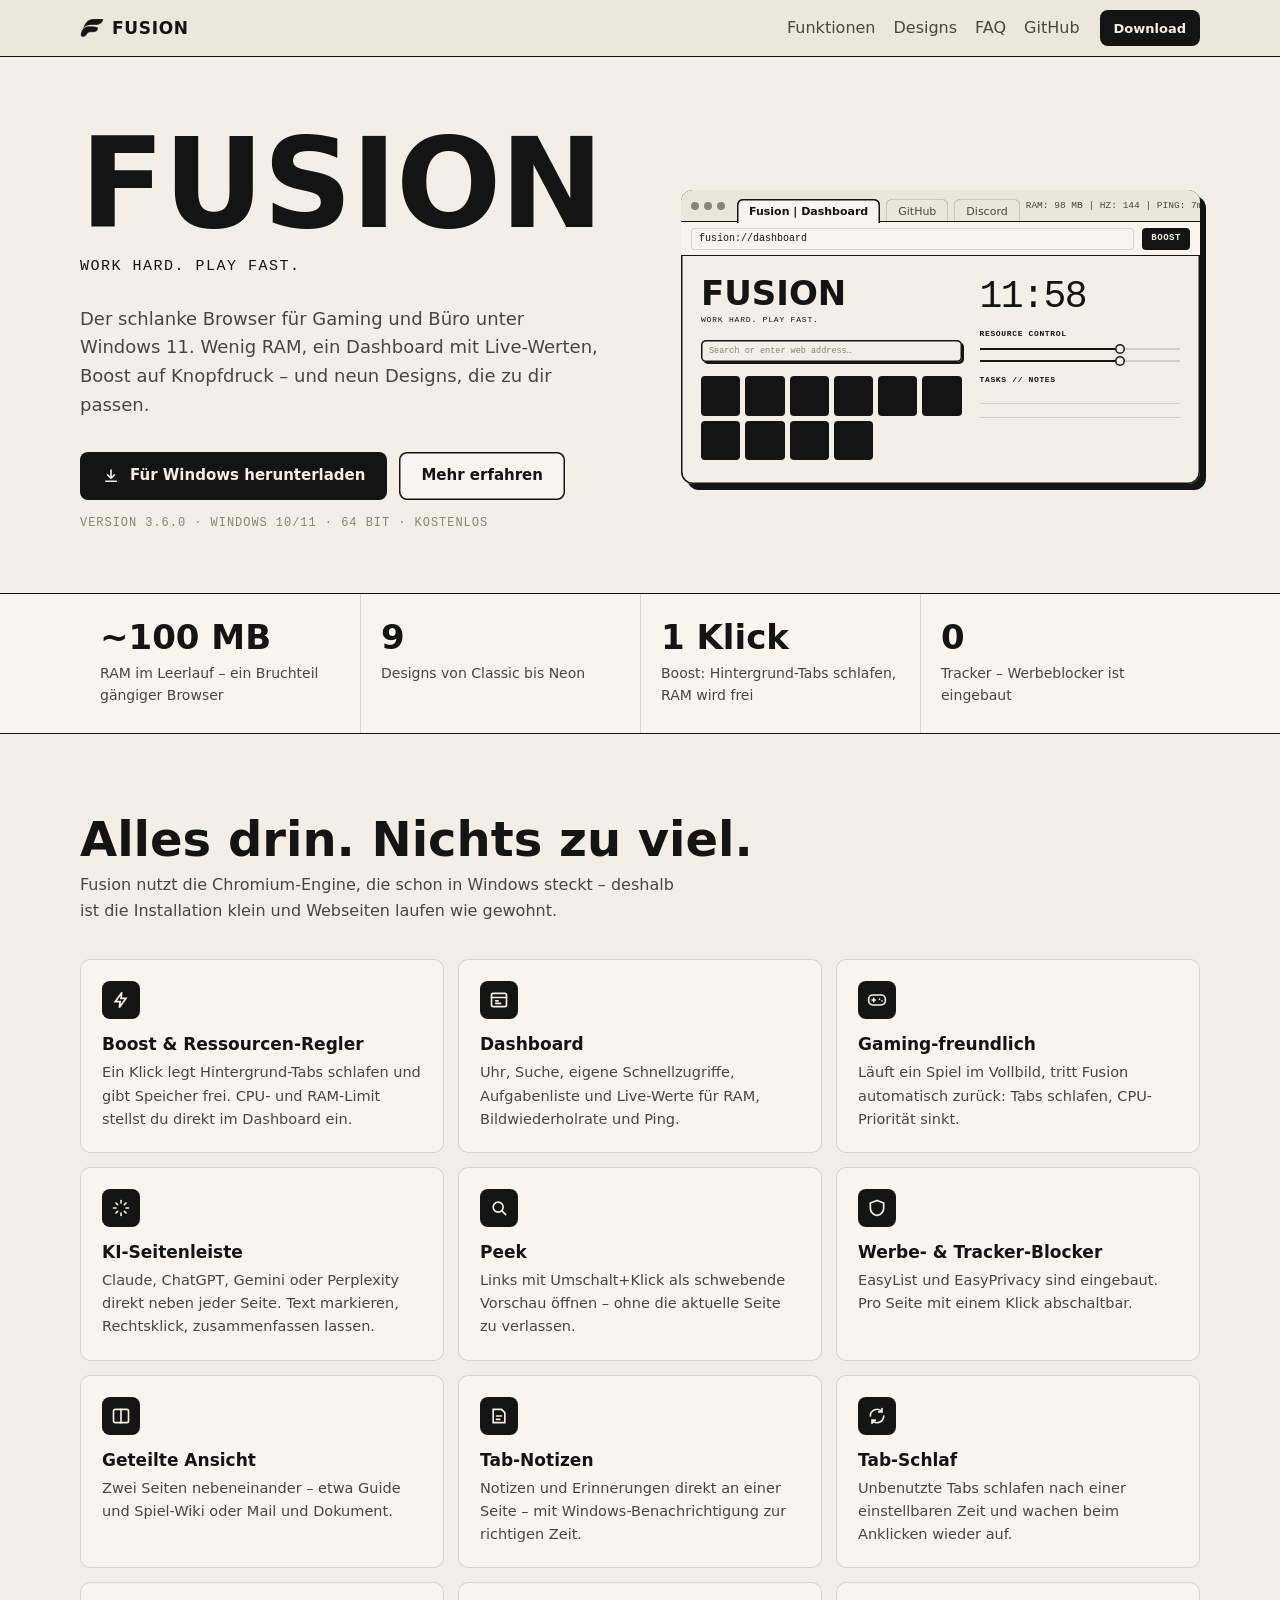
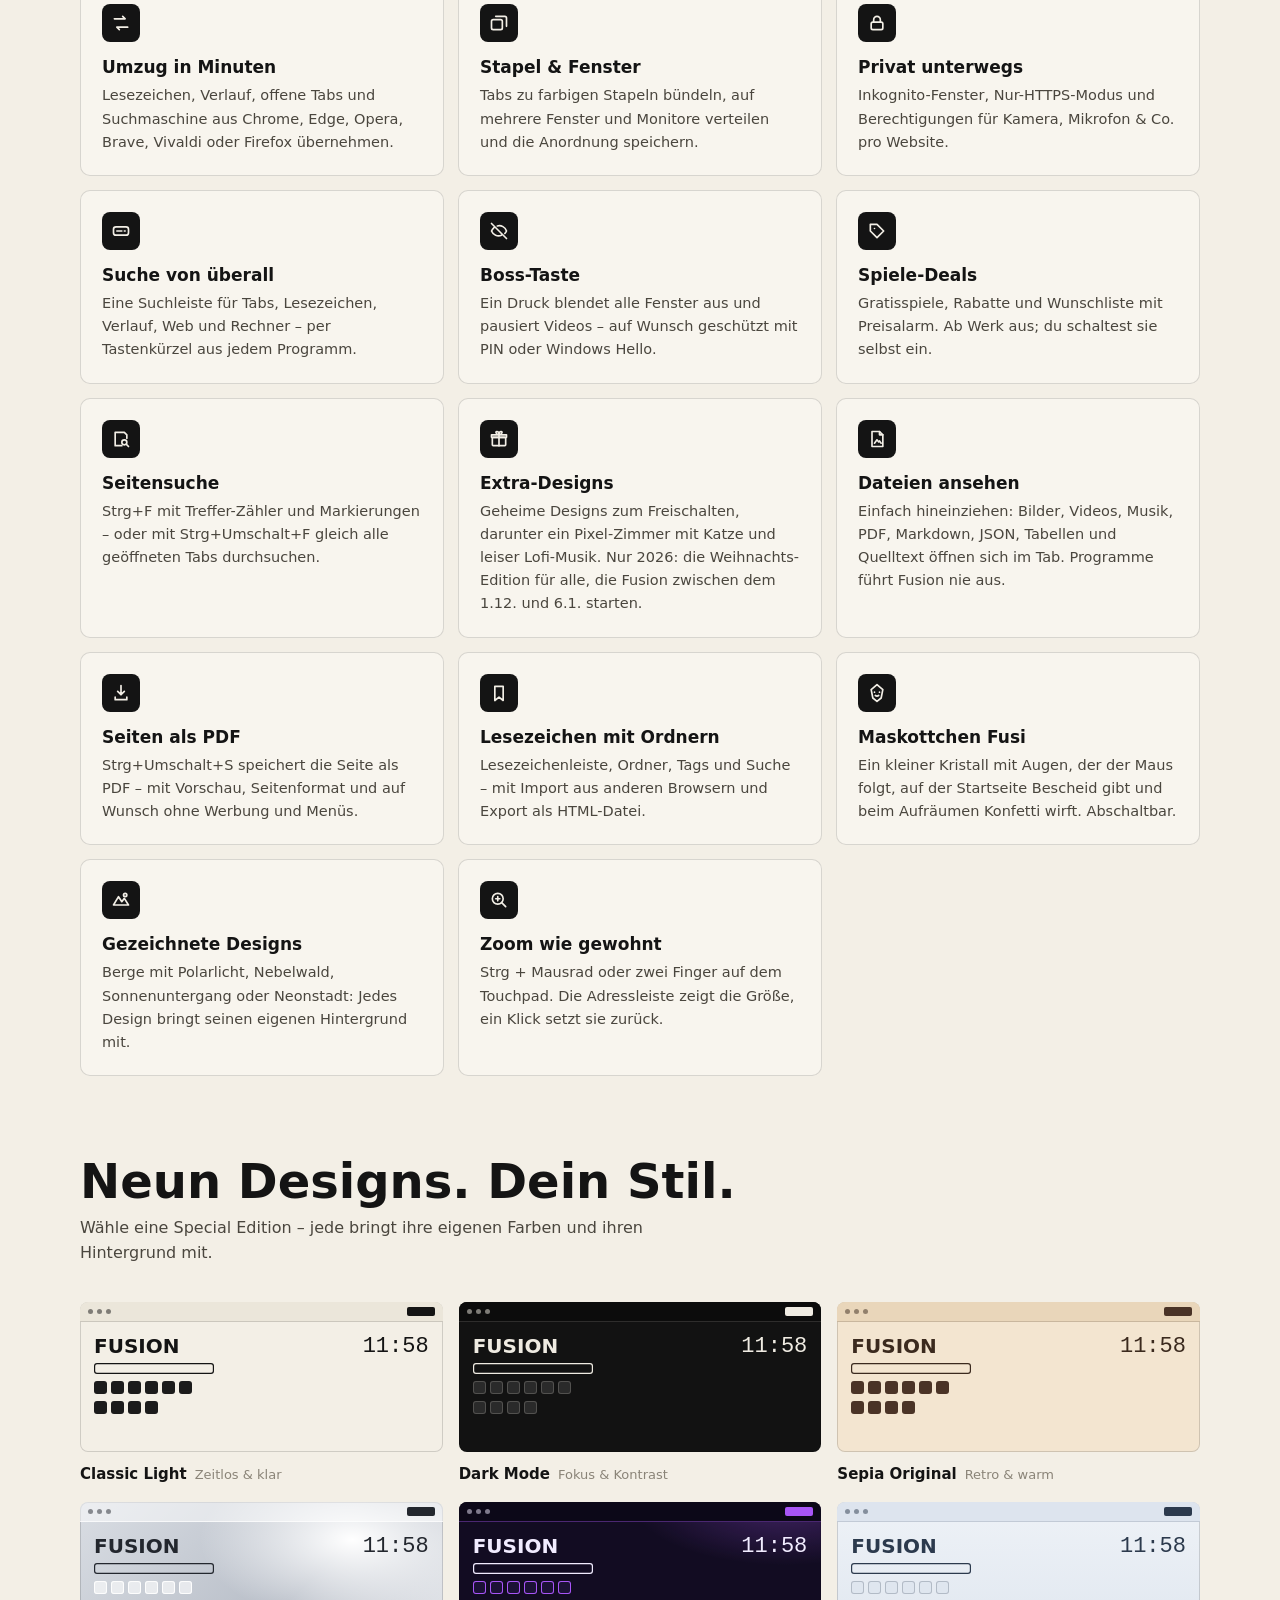
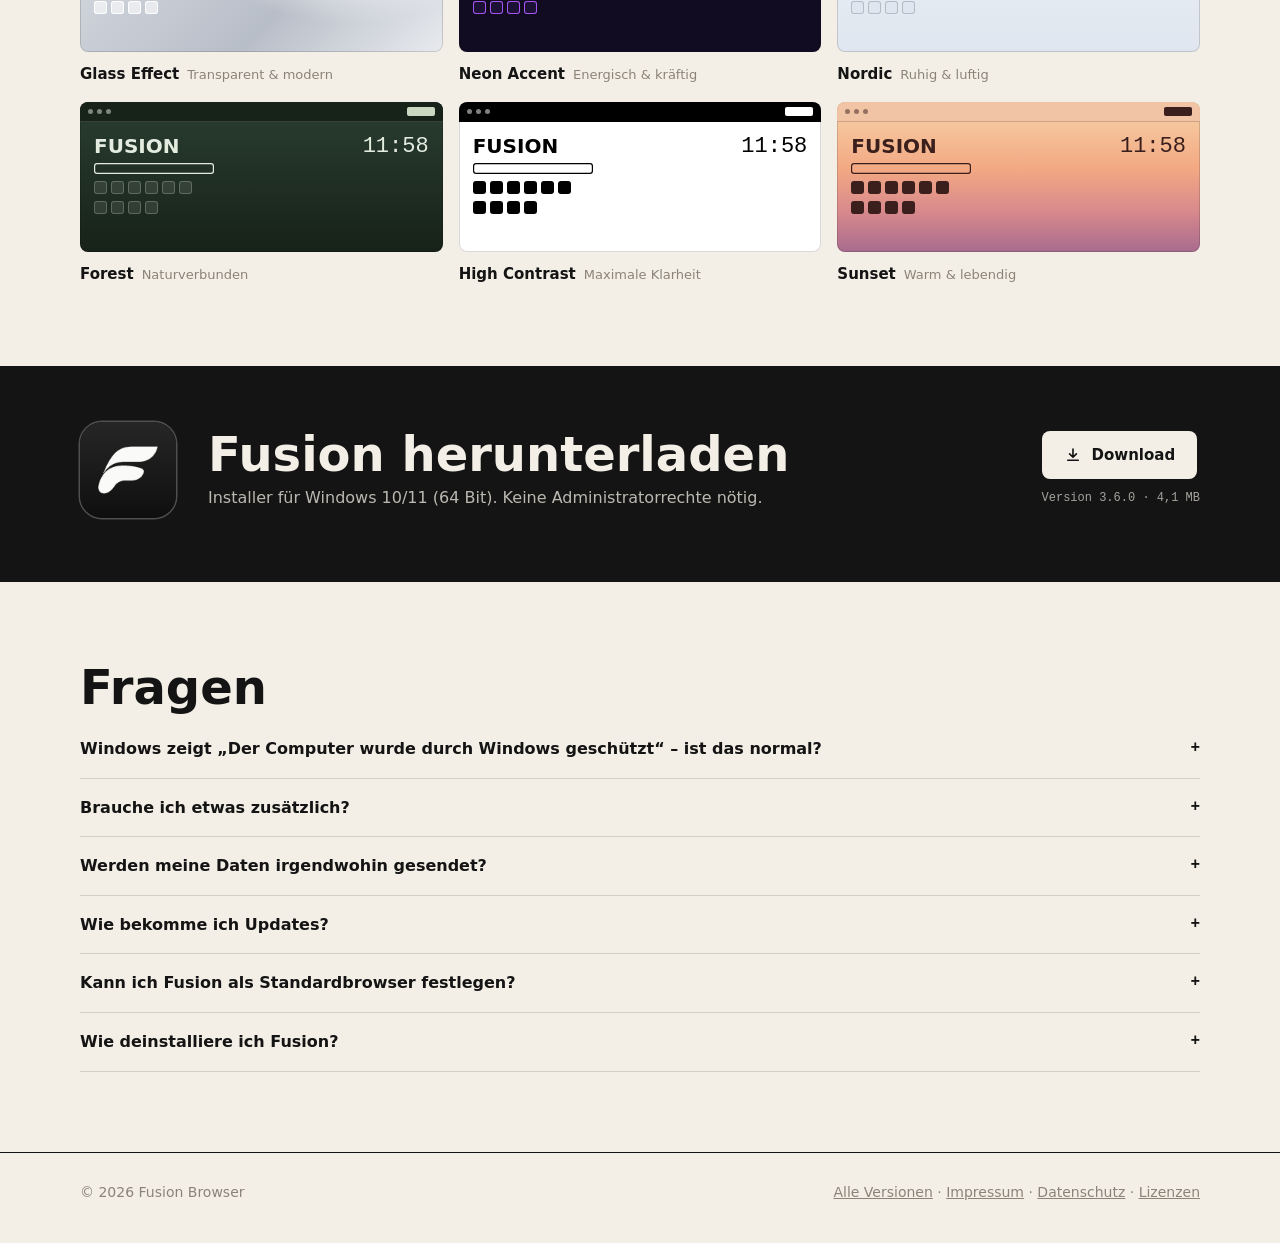
==== commit 0c31559c: "Fusion Browser 3.6.0 Co-Authored-By: Claude Sonnet 5.5 <noreply@anthropic.com>" ====
--- a/index.html
+++ b/index.html
@@ -285,6 +285,9 @@
         <div class="card"><div class="ico"><svg viewBox="0 0 24 24" fill="none" stroke="currentColor" stroke-width="2" stroke-linecap="round" stroke-linejoin="round"><path d="M6 3h9l4 4v14H6z"/><path d="M15 3v4h4M9 17l3-4 2 2.5 1-1.2 2 2.7"/></svg></div><h3>Dateien ansehen</h3><p>Einfach hineinziehen: Bilder, Videos, Musik, PDF, Markdown, JSON, Tabellen und Quelltext öffnen sich im Tab. Programme führt Fusion nie aus.</p></div>
         <div class="card"><div class="ico"><svg viewBox="0 0 24 24" fill="none" stroke="currentColor" stroke-width="2" stroke-linecap="round" stroke-linejoin="round"><path d="M12 3v11m0 0-4-4m4 4 4-4M5 17v3h14v-3"/></svg></div><h3>Seiten als PDF</h3><p>Strg+Umschalt+S speichert die Seite als PDF – mit Vorschau, Seitenformat und auf Wunsch ohne Werbung und Menüs.</p></div>
         <div class="card"><div class="ico"><svg viewBox="0 0 24 24" fill="none" stroke="currentColor" stroke-width="2" stroke-linecap="round" stroke-linejoin="round"><path d="M7 4h10v17l-5-4-5 4z"/></svg></div><h3>Lesezeichen mit Ordnern</h3><p>Lesezeichenleiste, Ordner, Tags und Suche – mit Import aus anderen Browsern und Export als HTML-Datei.</p></div>
+        <div class="card"><div class="ico"><svg viewBox="0 0 24 24" fill="none" stroke="currentColor" stroke-width="2" stroke-linecap="round" stroke-linejoin="round"><path d="M12 2 19 8l-2 10-5 4-5-4L5 8z"/><path d="M9 11h.01M15 11h.01M10 15q2 1.5 4 0"/></svg></div><h3>Maskottchen Fusi</h3><p>Ein kleiner Kristall mit Augen, der der Maus folgt, auf der Startseite Bescheid gibt und beim Aufräumen Konfetti wirft. Abschaltbar.</p></div>
+        <div class="card"><div class="ico"><svg viewBox="0 0 24 24" fill="none" stroke="currentColor" stroke-width="2" stroke-linecap="round" stroke-linejoin="round"><path d="M3 18 9 8l4 6 3-4 5 8z"/><circle cx="17" cy="6" r="2"/></svg></div><h3>Gezeichnete Designs</h3><p>Berge mit Polarlicht, Nebelwald, Sonnenuntergang oder Neonstadt: Jedes Design bringt seinen eigenen Hintergrund mit.</p></div>
+        <div class="card"><div class="ico"><svg viewBox="0 0 24 24" fill="none" stroke="currentColor" stroke-width="2" stroke-linecap="round" stroke-linejoin="round"><circle cx="10.5" cy="10.5" r="6.5"/><path d="m20 20-4.8-4.8M10.5 8v5M8 10.5h5"/></svg></div><h3>Zoom wie gewohnt</h3><p>Strg + Mausrad oder zwei Finger auf dem Touchpad. Die Adressleiste zeigt die Größe, ein Klick setzt sie zurück.</p></div>
       </div>
     </div>
   </section>
